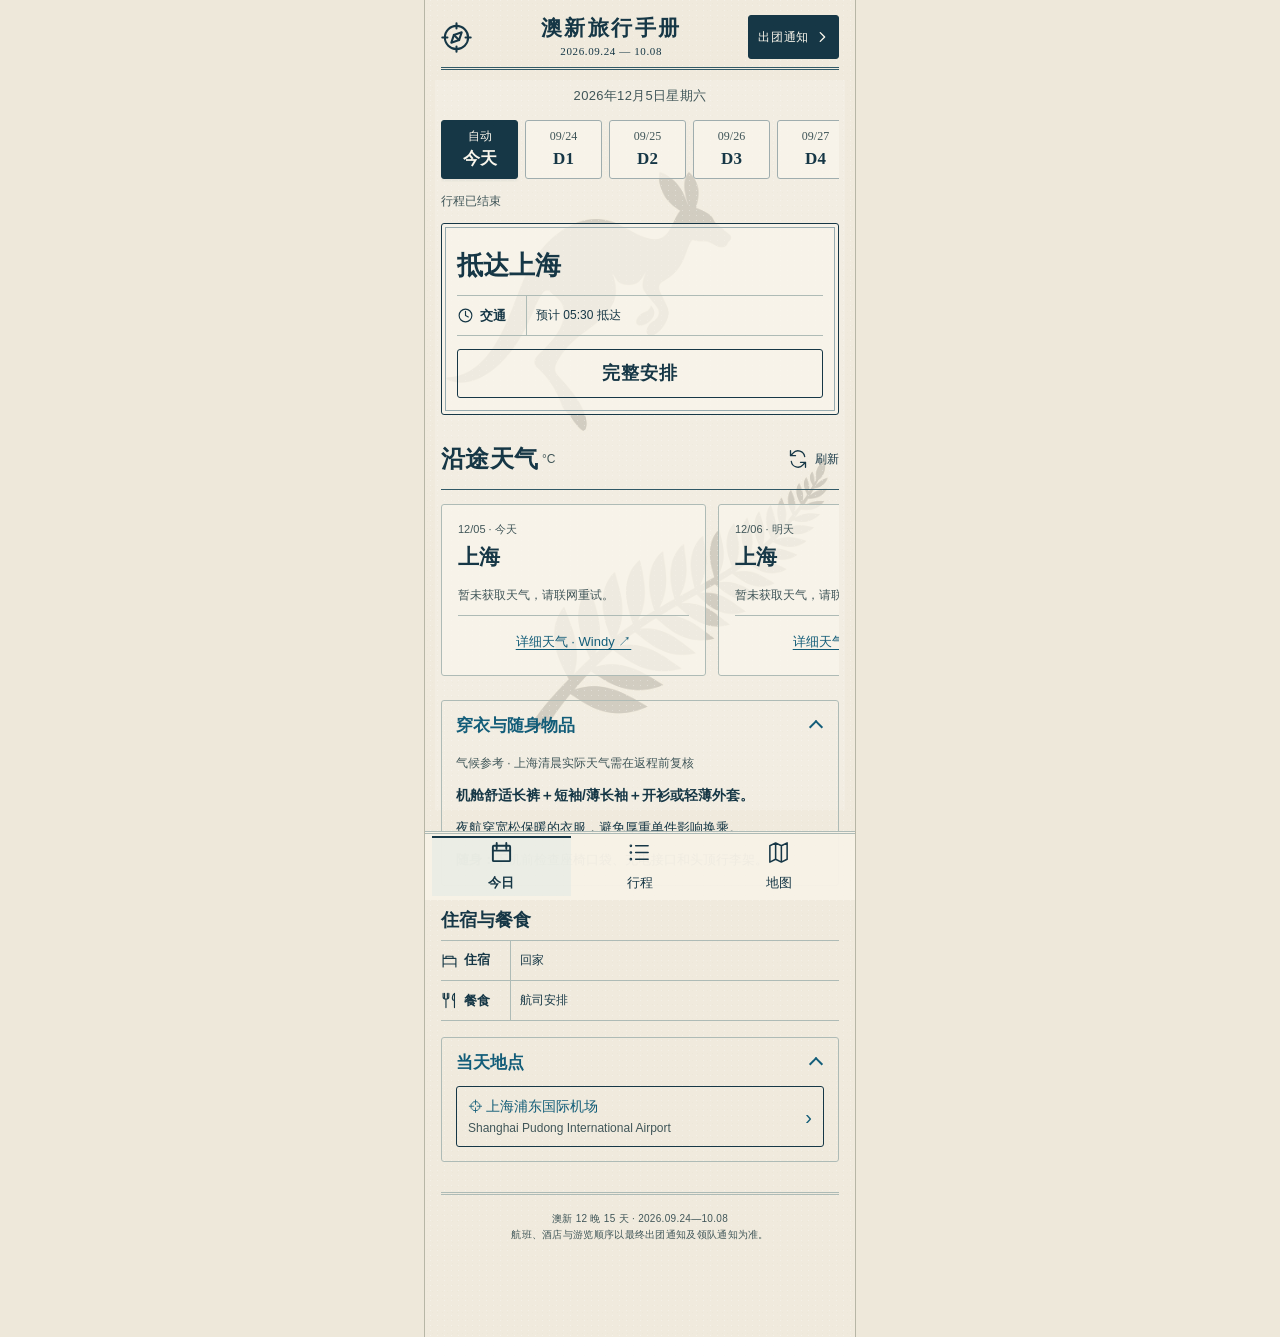
==== index.html @ 8268ff4e "fix(weather): 移除天气供应商跳转入口" ====
<!doctype html><html lang="zh-CN"><head><meta charset="utf-8"><meta name="viewport" content="width=device-width,initial-scale=1,viewport-fit=cover"><meta name="theme-color" content="#082f4d"><link rel="icon" href="data:,"><title>澳新旅行手册</title><link rel="stylesheet" href="assets/handbook.css?v=97ab05322d35"><link rel="stylesheet" href="assets/logbook.css?v=136822d05211"><link rel="stylesheet" href="assets/route-map.css?v=8a7339ca135c"><script src="assets/background.js?v=6b45fdc5c581" defer></script></head><body class="logbook"><div class="app"><main class="paper"><header class="logbook-masthead"><svg class="icon" viewBox="0 0 24 24" fill="none" stroke="currentColor" stroke-width="1.6" stroke-linecap="round" stroke-linejoin="round" aria-hidden="true"><circle cx="12" cy="12" r="9"/><path d="M12 1v4m0 14v4M1 12h4m14 0h4M8 16l2-6 6-2-2 6-6 2Z"/><path d="m10 10 4 4"/></svg><div><strong>澳新旅行手册</strong><span>2026.09.24 — 10.08</span></div><a class="notice-link" href="documents.html"><span>出团通知</span><svg class="notice-arrow" viewBox="0 0 16 16" fill="none" stroke="currentColor" stroke-width="1.6" stroke-linecap="round" stroke-linejoin="round" aria-hidden="true"><path d="m6 3 5 5-5 5"/></svg></a></header><section class="view" id="today" aria-labelledby="todayHeading">
  <div class="page-heading today-date-heading"><h1 id="todayHeading"></h1></div>
  <div id="dateRail" class="date-rail" role="group" aria-label="选择行程日期"></div><p id="todayDateNote" class="today-date-note" hidden></p>
  <article class="card today-card"><h2 id="todayTitle"></h2><div class="today-facts" id="todayEssentials"></div><p class="today-warning" id="todayWarning" hidden></p><div class="today-actions"><button class="primary-btn" id="todayDetail">景点与游览安排</button></div></article>
  <section class="weather-section" aria-labelledby="weatherHeading"><div class="section-title"><div class="weather-heading"><h2 id="weatherHeading">沿途天气</h2><span class="weather-unit" title="天气数据：Open-Meteo · CC BY 4.0">°C</span></div><button class="outline-btn" id="refreshWeather"><svg class="icon" viewBox="0 0 24 24" fill="none" stroke="currentColor" stroke-width="1.6" stroke-linecap="round" stroke-linejoin="round" aria-hidden="true"><path d="M20 9a8 8 0 0 0-14-4L3 8m0-6v6h6M4 15a8 8 0 0 0 14 4l3-3m0 6v-6h-6"/></svg>刷新</button></div><div id="weatherGrid" class="weather-grid" aria-live="polite"></div></section>
  <details class="card today-wear" open><summary>穿衣与随身物品</summary><div id="todayWear"></div></details>
  <section class="today-stay" aria-labelledby="stayHeading"><h2 id="stayHeading">住宿与餐食</h2><div class="today-facts" id="todayFacts"></div></section>
  <details id="todayPlacesList" class="card today-places" open><summary>当天地点</summary><div id="todayPlacesContent"></div></details>
</section>
<section id="itinerary" class="view" hidden><div id="timeline" class="timeline"></div></section><section class="view" hidden id="route-map" aria-label="路线图">
  <div class="route-map-toolbar" role="group" aria-label="地图视图">
    <button type="button" class="outline-btn" data-map-region="au" aria-label="澳大利亚" aria-pressed="false">澳大利亚</button>
    <button type="button" class="outline-btn" data-map-region="nz" aria-pressed="false">新西兰</button>
    <button type="button" class="outline-btn" id="fitRouteMap" data-map-region="all" aria-pressed="true">全程</button>
  </div>
  <div id="interactiveMap" class="interactive-map" role="region" aria-label="行程地图，可拖动和缩放" data-tile-url="https://tile.openstreetmap.org/{z}/{x}/{y}.png"></div>
  <div class="route-map-status" hidden><span id="routeMapStatus" role="status" aria-live="polite"></span><button type="button" class="outline-btn" id="retryRouteMap" hidden>重试</button></div>
  <p id="routeLocationStatus" class="route-location-status" role="status" aria-live="polite" hidden></p>
  <div class="route-map-key"><span><i class="flight-key"></i>航班</span><span><i></i>巴士</span><span><i class="daytrip-key"></i>当日往返</span></div>
  <p id="routeMapNote" class="route-map-note"></p>
  <p class="route-map-disclaimer">连线仅示意行程顺序，不代表实际道路或航线。</p>
  <details class="route-map-stop-list"><summary>沿途地点</summary><div id="routeMapStops" class="route-map-stops"></div></details>
</section><footer class="footer">澳新 12 晚 15 天 · 2026.09.24—10.08<br>航班、酒店与游览顺序以最终出团通知及领队通知为准。</footer></main></div><nav class="mobile-nav" aria-label="手机页面导航"><a href="#today" data-nav><svg class="icon" viewBox="0 0 24 24" fill="none" stroke="currentColor" stroke-width="1.6" stroke-linecap="round" stroke-linejoin="round" aria-hidden="true"><rect x="3" y="5" width="18" height="16" rx="1"/><path d="M7 2v6m10-6v6M3 10h18"/></svg><span>今日</span></a><a href="#itinerary" data-nav><svg class="icon" viewBox="0 0 24 24" fill="none" stroke="currentColor" stroke-width="1.6" stroke-linecap="round" stroke-linejoin="round" aria-hidden="true"><path d="M8 5h13M8 12h13M8 19h13"/><circle cx="3" cy="5" r=".6"/><circle cx="3" cy="12" r=".6"/><circle cx="3" cy="19" r=".6"/></svg><span>行程</span></a><a href="#route-map" data-nav><svg class="icon" viewBox="0 0 24 24" fill="none" stroke="currentColor" stroke-width="1.6" stroke-linecap="round" stroke-linejoin="round" aria-hidden="true"><path d="m3 5 6-3 6 3 6-3v17l-6 3-6-3-6 3V5Zm6-3v17m6-14v17"/></svg><span>地图</span></a></nav><div class="fallback-backdrop" id="modalBackdrop" hidden></div><dialog class="action-sheet" id="actionSheet" aria-labelledby="sheetTitle"><div class="sheet-layout"><div id="sheetHandle" class="sheet-handle" aria-hidden="true"></div><header class="sheet-heading"><div class="sheet-place-title"><h2 id="sheetTitle"></h2><p id="sheetEnglish" lang="en" hidden></p></div><button class="outline-btn" id="closeSheet" aria-label="关闭操作面板">关闭 ×</button></header><div id="sheetContent" class="sheet-content"></div><p id="sheetStatus" class="sheet-status" role="status"></p></div></dialog><div id="touchToast" class="touch-toast" role="status" aria-live="polite"></div><script src="assets/handbook-content.js?v=95167f88a5cd" defer></script>
<script src="assets/place-locations.js?v=473aa1af93e8" defer></script>
<script src="assets/route-map.js?v=bfb56c5fb21d" defer></script>
<script src="assets/handbook.js?v=56acae2e62c3" defer></script></body></html>
---- assets/handbook.css ----
:root{--navy:#082f4d;--ink:#17334c;--green:#47724e;--coral:#c95642;--paper:#f6f1e6;--paper2:#fffdf7;--line:#d2cebf;--muted:#66766d;--rail:112px;--soft:#eff3e9}
*{box-sizing:border-box}[hidden]{display:none!important}body{margin:0;color:var(--ink);background:#d9ddd8;font-family:-apple-system,BlinkMacSystemFont,"PingFang SC",sans-serif;line-height:1.6}button,input,select{font:inherit}button,a,summary,select{-webkit-tap-highlight-color:transparent}button,summary,select{cursor:pointer}a{color:var(--green);text-underline-offset:3px}button:focus-visible,a:focus-visible,summary:focus-visible,select:focus-visible{outline:3px solid var(--coral);outline-offset:3px}h1,h2,h3,h4{font-family:"Songti SC","STSong",Georgia,serif;line-height:1.3}h1{font-size:36px;margin:8px 0}h2{font-size:25px}p{margin:10px 0}.app{max-width:1440px;min-height:100vh;margin:auto;display:grid;grid-template-columns:var(--rail) minmax(0,1fr);background:var(--paper)}.sidebar{position:sticky;top:0;height:100vh;background:var(--navy);color:#f7f0dc;display:flex;flex-direction:column}.brand{padding:30px 12px;text-align:center;font-family:Georgia,serif;letter-spacing:.1em}.brand strong{display:block;font-size:28px}.nav a{display:grid;gap:3px;text-align:center;padding:17px 8px;color:inherit;text-decoration:none;font-size:13px;border-left:3px solid transparent}.nav a.active{background:#ffffff12;border-color:#d8b583}.nav b{font-size:20px}.paper{min-width:0;padding:30px 38px 44px;background-image:radial-gradient(#53654f0a .8px,transparent .8px);background-size:7px 7px}.view{max-width:1080px;margin:auto}.page-heading{display:flex;justify-content:space-between;align-items:center;gap:18px;margin:8px 0 24px}.eyebrow{font-size:11px;font-weight:700;letter-spacing:.16em;text-transform:uppercase;color:var(--green)}.muted{color:var(--muted);font-size:13px}.date-picker{font-size:12px;color:var(--muted);display:grid;gap:5px}.date-picker select{max-width:260px;min-height:44px;background:var(--paper2);color:var(--ink);border:1px solid var(--line);border-radius:8px;padding:8px}.card{background:var(--paper2);border:1px solid var(--line);border-radius:14px;box-shadow:0 4px 13px #1e2d2608}.today-card{padding:26px;border-top:3px solid var(--green)}.today-kicker{font-size:12px;font-weight:700;color:var(--green)}.today-card h2{font-size:31px;margin:12px 0}.today-card>p{font-size:15px;line-height:1.85}.today-facts{display:grid;grid-template-columns:repeat(3,minmax(0,1fr));gap:12px;padding:17px 0;border-top:1px solid var(--line);margin-top:18px;font-size:14px}.today-facts b,.detail-grid b{display:block;color:var(--muted);font-size:12px;margin-bottom:5px}.today-actions{display:flex;gap:20px;align-items:center;flex-wrap:wrap}.primary-btn,.outline-btn{min-height:44px;border-radius:8px;padding:9px 14px;font-size:13px;border:1px solid var(--line);background:var(--paper2);color:var(--ink)}.primary-btn{background:var(--green);color:var(--paper2);border-color:var(--green);font-weight:600}.text-link{font-size:13px;padding:8px 0}.next-event{border-top:1px dashed var(--line);margin:20px 0 0!important;padding-top:14px;font-size:12px!important;color:var(--muted)}.weather-section{margin-top:30px}.section-title{display:flex;justify-content:space-between;align-items:center;gap:12px;border-bottom:1px solid var(--line);padding-bottom:12px;margin-bottom:14px}.section-title h2{margin:4px 0}.section-title p{font-size:12px;color:var(--muted)}.weather-grid{display:grid;grid-template-columns:repeat(4,minmax(0,1fr));gap:12px}.weather-card{padding:16px;min-width:0}.weather-date{font-size:12px;color:var(--muted)}.weather-card h3{font-size:19px;margin:8px 0}.weather-temp{font-size:24px;font-weight:600;line-height:1.4;margin:12px 0 6px}.weather-meta,.weather-status{font-size:12px;color:var(--muted)}.weather-current{border-bottom:1px solid var(--line);padding-bottom:10px;margin-bottom:10px;font-size:14px}.weather-status{display:block;margin-top:12px;font-size:11px}.source-note{font-size:11px;color:var(--muted);line-height:1.65}.today-wear{margin-top:22px;padding:0 18px}.today-wear>summary{padding:16px 0;font-weight:600;font-size:14px}.today-wear p{font-size:14px}.timeline{display:grid;grid-template-columns:1fr 1fr;gap:12px}.day{overflow:hidden}.day-head{display:flex;align-items:center;gap:14px;width:100%;background:var(--paper2);color:var(--ink);text-align:left;border:0;padding:18px;min-height:100px}.day.current{border-color:var(--coral)}.day-pill{flex:0 0 44px;display:grid;place-items:center;background:var(--soft);color:var(--green);height:44px;border-radius:50%;font-weight:700;font-size:13px}.current .day-pill{color:var(--coral)}.day-title{display:block;font-size:16px;font-weight:600}.day-date{display:block;font-size:12px;color:var(--muted);margin-bottom:4px}.day .chev{margin-left:auto}.day-body{display:none}.hero{padding-bottom:20px}.hero h1{font-size:36px}.hero h1 em{font-style:normal;color:var(--coral);font-size:.65em}.subtitle{color:var(--green);font-size:19px}.route-summary{display:flex;gap:7px;flex-wrap:wrap;font-size:14px;margin:14px 0}.route-summary i{color:var(--coral);font-style:normal}.meta{display:flex;gap:12px;flex-wrap:wrap;color:var(--muted);font-size:13px}.map-card{overflow:hidden}.map-head{padding:16px;display:flex;justify-content:space-between;flex-wrap:wrap;gap:10px}.map-head h3{margin:0;font-size:20px}.legend,.line-key{display:flex;flex-wrap:wrap;gap:12px;font-size:12px}.legend span{display:flex;align-items:center;gap:5px}.stay,.visit,.transit{width:11px;height:11px;display:inline-block}.stay{background:var(--green);border-radius:50%}.visit{border:2px solid var(--coral);border-radius:50%}.transit{background:var(--ink)}.sequence{display:flex;align-items:center;gap:7px;white-space:nowrap;overflow:auto;margin:0 14px 14px;padding:12px;border:1px solid var(--line);border-radius:9px;font-size:12px}.sequence b{border-radius:50%;background:var(--green);color:var(--paper2);flex:0 0 23px;text-align:center}.sequence i{color:var(--coral);font-style:normal}.maps{display:grid;grid-template-columns:1fr 1fr;gap:14px;padding:0 14px 14px}.map-panel{min-width:0;border:1px solid var(--line);border-radius:10px;overflow:hidden;background:var(--paper2)}.map-panel h4{font-size:16px;padding:12px;margin:0}.map-panel h4 small{font:11px Arial;color:var(--muted)}.map-panel svg{width:100%;height:510px;display:block;background:#dcebed}.flight{fill:none;stroke:#d9624e;stroke-width:4;stroke-dasharray:9 10}.road{fill:none;stroke:#47724e;stroke-width:4}.daytrip{fill:none;stroke:#2f7f8d;stroke-width:3;stroke-dasharray:4 7}.ns{fill:#47724e;stroke:#fff;stroke-width:3}.nv{fill:#fffaf0;stroke:#d9624e;stroke-width:3}.nt{fill:#17334c;stroke:#fff;stroke-width:2}.num{font:bold 11px Arial;fill:#fff;text-anchor:middle;dominant-baseline:central}.letter{font:bold 10px Arial;fill:#17334c;text-anchor:middle;dominant-baseline:central}.label{font:bold 13px Arial;fill:#17334c;paint-order:stroke;stroke:#f7f3e8;stroke-width:5;stroke-linejoin:round}.map-note{font-size:12px;padding:10px;color:var(--muted)}.line-key{padding:0 14px 14px}.booking-grid{display:grid;grid-template-columns:1fr 1fr;gap:20px}.mini-section{padding:20px}.mini-title{font-weight:700;display:flex;justify-content:space-between;margin-bottom:14px}.mini-title small{font-size:11px;color:var(--muted)}.compact-list{display:grid;gap:14px;font-size:14px}.compact-row{display:grid;grid-template-columns:48px minmax(0,1fr) auto;gap:10px;border-top:1px solid var(--line);padding-top:12px}.compact-row b,.hotel-row b{color:var(--green)}.compact-row>span:last-child{font-size:12px;text-align:right}.hotel-row{display:grid;grid-template-columns:90px 1fr;gap:12px;border-top:1px solid var(--line);padding-top:12px}.tips{display:grid;grid-template-columns:repeat(3,1fr);gap:14px}.tip{padding:18px}.tip-icon{font-size:24px}.tip h3{font-size:18px;margin:8px 0}.tip p{font-size:14px;color:var(--muted)}.quick-actions{display:flex;flex-wrap:wrap;gap:12px;margin:24px 0}.footer{max-width:1080px;margin:30px auto 0;padding-top:16px;border-top:1px solid var(--line);font-size:11px;color:var(--muted)}.mobile-nav{display:none}.wiki-link{font-size:12px;display:inline-block;min-height:36px;padding:7px 0}.place{display:inline-block;border:1px solid var(--line);border-radius:8px;padding:10px;font-size:12px;text-decoration:none;margin:3px}.places{margin-top:12px}.flight-link{white-space:nowrap}.detail-dialog{width:min(860px,calc(100% - 40px));height:min(880px,90dvh);max-height:95dvh;border:1px solid var(--line);padding:0;border-radius:16px;background:var(--paper);color:var(--ink);overflow:hidden}.detail-dialog::backdrop{background:#08233299;backdrop-filter:blur(3px)}.dialog-layout{display:flex;flex-direction:column;height:100%}.dialog-header{padding:16px 22px;border-bottom:1px solid var(--line);background:var(--paper2);display:flex;align-items:center;justify-content:space-between;gap:12px}.dialog-header h2{font-size:21px;margin:4px 0}.dialog-content{overflow:auto;padding:22px;overscroll-behavior:contain;flex:1;min-height:0}.dialog-footer{padding:10px 22px;border-top:1px solid var(--line);display:flex;justify-content:space-between;gap:12px;background:var(--paper2)}button:disabled{opacity:.45;cursor:default}.story{font-size:15px;line-height:1.9}.wear-guide{padding:16px;background:var(--soft);border:1px solid var(--line);border-radius:10px;margin:18px 0}.wear-head h4{margin:0 0 6px;font-size:16px}.wear-weather{font-size:12px;color:var(--muted)}.wear-formula{font-weight:600;margin-top:8px}.wear-note,.wear-carry{font-size:13px;margin-top:8px}.detail-grid{display:grid;grid-template-columns:1fr 1fr;gap:14px;border-top:1px solid var(--line);padding-top:16px;margin:18px 0;font-size:14px}.attractions-title{font-weight:700;margin:24px 0 12px}.attraction-list{display:grid;gap:12px}.attraction{border:1px solid var(--line);border-radius:10px;background:var(--paper2);padding:0 16px}.attraction>summary{display:flex;align-items:center;gap:10px;padding:15px 0;list-style:none;font-size:16px;font-weight:600}.attraction>summary::after{content:'＋';margin-left:auto;color:var(--green)}.attraction[open]>summary::after{content:'−'}.attraction-no{font:12px Arial;color:var(--green)}.deep-guide{padding-bottom:16px;font-size:14px}.guide-line{margin-bottom:12px}.guide-line b,.guide-line span{display:block}.guide-line b{font-size:12px;color:var(--green);margin-bottom:5px}.guide-line span+span{margin-top:8px}.mini-guide{border-top:1px dashed var(--line);padding-top:6px}.mini-guide summary{min-height:44px;display:flex;align-items:center;font-size:13px;color:var(--muted)}.mini-guide p{font-size:13px}.warning{border-left:3px solid var(--coral);background:#fff0e8;padding:12px;color:#774e42;font-size:13px;margin-top:16px}body.dialog-open{overflow:hidden}
.paper{padding:24px}.weather-grid{grid-template-columns:1fr 1fr}.tips{grid-template-columns:1fr 1fr}.booking-grid{grid-template-columns:1fr}.maps{grid-template-columns:1fr}
.app{display:block}.sidebar{display:none}.paper{padding:20px 18px calc(90px + env(safe-area-inset-bottom))}.mobile-nav{position:fixed;z-index:40;bottom:0;left:0;right:0;display:grid;grid-template-columns:repeat(5,1fr);background:#fffdf7f5;border-top:1px solid var(--line);padding:5px 8px calc(5px + env(safe-area-inset-bottom));backdrop-filter:blur(14px)}.mobile-nav a{display:grid;place-items:center;gap:2px;text-decoration:none;color:var(--muted);font-size:11px;min-height:54px;border-radius:9px}.mobile-nav b{font-size:19px}.mobile-nav a.active{color:var(--green);background:var(--soft);font-weight:700}
h1{font-size:29px}.page-heading{align-items:flex-start;flex-direction:column;gap:10px;margin:4px 0 20px}.date-picker{display:flex;align-items:center;gap:10px;width:100%}.date-picker select{flex:1;min-width:0;max-width:none;font-size:14px}.today-card{padding:19px}.today-card h2{font-size:25px}.today-facts{grid-template-columns:1fr;gap:13px}.today-facts>div{display:grid;grid-template-columns:68px 1fr;gap:8px}.today-facts b{margin:0}.today-actions{gap:12px}.weather-grid{gap:10px}.weather-card{padding:13px}.weather-temp{font-size:22px}.timeline{grid-template-columns:1fr}.day-head{padding:15px;min-height:94px}.tips{grid-template-columns:1fr}.section-title h2{font-size:24px}.section-title p{display:none}.hero h1{font-size:31px}.map-panel svg{height:460px}.legend,.line-key{font-size:11px}.mini-section{padding:16px}.compact-list{font-size:13px}.compact-row{gap:7px;grid-template-columns:42px minmax(0,1fr) auto}.hotel-row{grid-template-columns:78px 1fr}.detail-dialog{width:100%;height:100dvh;max-width:100%;max-height:100dvh;margin:0;border:0;border-radius:0}.dialog-header{padding:calc(12px + env(safe-area-inset-top)) 16px 12px}.dialog-header h2{font-size:19px}.dialog-header .outline-btn{flex-shrink:0}.dialog-content{padding:16px}.dialog-footer{padding:10px 16px calc(10px + env(safe-area-inset-bottom))}.detail-grid{grid-template-columns:1fr}.story{font-size:15px}.footer{font-size:10px}
@media(prefers-reduced-motion:reduce){*{scroll-behavior:auto!important}}
@media print{.sidebar,.mobile-nav,.quick-actions,.date-picker,.today-actions,.dialog-header button,.dialog-footer{display:none!important}.app{display:block}.paper{padding:0}.view[hidden]{display:block!important}.view{break-before:page}.day-body{display:block}.day-head{border-bottom:1px solid #aaa}.timeline{display:block}.day{break-before:page}.map-panel svg{height:380px}.footer{display:none}.detail-dialog{position:static;width:100%;height:auto;max-height:none}.dialog-content{overflow:visible}.attraction .deep-guide{display:block}.weather-grid{grid-template-columns:repeat(4,1fr)}}
button,a,summary{touch-action:manipulation}button{user-select:none}button:active,.outline-btn:active,.date-chip:active,.day-head:active,.place-button:active{filter:brightness(.92)}.outline-btn,.primary-btn{min-height:48px;display:inline-flex;align-items:center;justify-content:center;text-decoration:none}.wiki-link{min-height:44px;display:inline-flex;align-items:center}.date-rail{display:flex;gap:9px;overflow-x:auto;scroll-snap-type:x proximity;overscroll-behavior-x:contain;padding:4px 2px 12px;margin:0 0 12px;scrollbar-width:thin;-webkit-overflow-scrolling:touch}.date-chip{flex:0 0 70px;min-height:68px;padding:9px 8px;border:1px solid var(--line);border-radius:13px;background:var(--paper2);color:var(--ink);display:grid;gap:3px;place-items:center;scroll-snap-align:center}.date-chip span{font-size:12px;color:var(--muted)}.date-chip strong{font-size:17px}.date-chip[aria-pressed=true]{background:var(--green);border-color:var(--green);color:var(--paper2)}.date-chip[aria-pressed=true] span{color:inherit}.date-chip.is-today{box-shadow:inset 0 -3px var(--coral)}.today-actions{display:grid;grid-template-columns:1fr 1fr;gap:10px}.today-actions .primary-btn{grid-column:1/-1}.today-actions .text-link{grid-column:1/-1;text-align:center}.today-actions button{width:100%}.dialog-content{touch-action:pan-y pinch-zoom;-webkit-overflow-scrolling:touch}.dialog-header h2{font-size:19px}.dialog-footer{align-items:center}.dialog-footer .outline-btn{min-width:70px;padding:8px 10px}.dialog-counter{font-size:12px;color:var(--muted);text-align:center}.dialog-counter .outline-btn{min-width:0;font-size:12px}.places{display:grid;gap:8px}.places-label{font-size:14px;font-weight:600;margin-top:22px}.place-button{display:flex;align-items:center;justify-content:space-between;text-align:left;gap:12px;min-height:52px;width:100%;margin:0;background:var(--paper2);color:var(--ink);padding:12px;font-size:14px;line-height:1.5;overflow-wrap:anywhere}.place-button>span:last-child{font-size:24px;color:var(--green);flex-shrink:0}.weather-detail-link{display:flex;align-items:center;justify-content:center;margin-top:10px;min-height:44px;font-size:13px;border-top:1px solid var(--line);text-decoration:none}.weather-card{display:flex;flex-direction:column}.weather-detail-link{margin-top:auto;padding-top:10px}.weather-status{margin-bottom:12px}.weather-grid{align-items:stretch}.action-sheet{position:fixed;inset:auto 0 0;width:min(560px,100%);max-width:100%;max-height:88vh;max-height:88dvh;margin:0 auto;padding:0;border:1px solid var(--line);border-radius:22px 22px 0 0;background:var(--paper2);color:var(--ink);overflow:hidden}.action-sheet::backdrop{background:#08233288;backdrop-filter:blur(2px)}.sheet-layout{display:flex;flex-direction:column;max-height:88vh;max-height:88dvh}.sheet-handle{height:24px;display:grid;place-items:center;flex-shrink:0;touch-action:none}.sheet-handle::before{content:'';width:38px;height:4px;background:var(--line);border-radius:4px}.sheet-heading{display:flex;align-items:center;justify-content:space-between;gap:12px;padding:0 18px 12px;flex-shrink:0;border-bottom:1px solid var(--line)}.sheet-heading h2{font-size:21px;margin:0}.sheet-content{padding:8px 18px 16px;overflow:auto;overscroll-behavior:contain;-webkit-overflow-scrolling:touch;min-height:0}.sheet-status{margin:0;padding:0 18px calc(14px + env(safe-area-inset-bottom));font-size:13px;color:var(--green)}.sheet-content .place-name{font-size:17px;font-weight:600;overflow-wrap:anywhere}.provider-list{display:grid;gap:10px;margin:18px 0}.provider-row{border:1px solid var(--line);padding:13px;border-radius:12px}.provider-row>strong{font-size:15px;display:block;margin-bottom:9px}.provider-row>div{display:flex;gap:8px}.provider-row a{flex:1;min-height:48px}.copy-label{display:block;font-size:12px;color:var(--muted);margin:18px 0 8px}.sheet-content textarea{width:100%;resize:none;min-height:70px;border-radius:10px;padding:12px;background:var(--paper);color:var(--ink);border:1px solid var(--line);font-size:16px;line-height:1.6;user-select:text;-webkit-user-select:text}.sheet-copy{width:100%;margin-top:10px}.touch-toast{position:fixed;z-index:150;bottom:calc(90px + env(safe-area-inset-bottom));left:50%;transform:translateX(-50%);background:var(--ink);color:var(--paper);border-radius:10px;padding:10px 18px;font-size:14px;pointer-events:none;opacity:0;max-width:90%;text-align:center}.touch-toast.visible{opacity:1}dialog .touch-toast{position:static;transform:none}.fallback-backdrop{position:fixed;inset:0;z-index:70;background:#08233299}.fallback-dialog{position:fixed;z-index:80;inset:0;margin:auto}.action-sheet.fallback-dialog{z-index:100;inset:auto 0 0;margin:0 auto}.detail-dialog{height:90vh;height:90dvh}
.paper{padding-top:16px}.page-heading{margin-top:0;margin-bottom:12px}.page-heading h1{font-size:28px}.page-heading .eyebrow{font-size:10px}.page-heading .muted{margin:5px 0}.weather-grid{display:flex;overflow-x:auto;scroll-snap-type:x mandatory;overscroll-behavior-x:contain;gap:12px;padding:2px 2px 12px;-webkit-overflow-scrolling:touch}.weather-card{flex:0 0 min(76vw,285px);scroll-snap-align:start;padding:16px}.weather-card h3{font-size:20px;margin:5px 0}.weather-current{font-size:15px}.weather-temp{font-size:27px;margin:9px 0}.today-card{padding:18px}.today-card h2{font-size:24px}.today-card>p{font-size:14px;line-height:1.7}.today-facts{padding:12px 0;margin-top:12px;gap:10px}.today-actions .text-link{display:none}.next-event{padding-top:10px;margin-top:14px!important}.mobile-nav a{min-height:56px}.day-head{min-height:96px}.day-title{font-size:16px}.day-head .chev{padding-left:5px}.detail-dialog{height:100vh;height:100dvh;max-height:100vh;max-height:100dvh}.dialog-header{padding:calc(10px + env(safe-area-inset-top)) 16px 10px}.dialog-footer{padding-bottom:calc(10px + env(safe-area-inset-bottom))}.dialog-footer #closeDayBottom{font-weight:600}.primary-btn{min-height:50px}
@media(prefers-reduced-motion:no-preference){.action-sheet[open]{animation:sheet-up .18s ease-out}.day-head,.outline-btn,.date-chip{transition:background .12s,filter .12s}@keyframes sheet-up{from{opacity:0;translate:0 24px}to{opacity:1;translate:0 0}}}
@media print{.date-rail,.action-sheet,.fallback-backdrop,.touch-toast{display:none!important}.weather-grid{display:grid;overflow:visible}.place-button{border:0}.today-actions{display:none!important}}
.dialog-footer{display:grid;grid-template-columns:1fr auto .8fr 1fr;gap:6px}.dialog-footer .outline-btn{min-width:0;width:100%;padding:8px 6px;font-size:12px}.dialog-counter{min-width:42px}
dialog:not([open]){display:none}dialog[open].fallback-dialog{display:block}.action-sheet{width:100%;max-width:560px}.weather-card{flex:0 0 76vw;max-width:285px}.paper{padding:16px 18px 90px;padding-bottom:calc(90px + env(safe-area-inset-bottom))}
.dialog-counter{min-width:48px}#confirmed .flight-link{display:inline-flex;align-items:center;min-height:44px}
.document-entry{display:flex;align-items:center;gap:13px;padding:18px;margin:0 0 20px;color:var(--ink);text-decoration:none;min-height:90px}.document-entry strong,.document-entry small{display:block}.document-entry strong{font-size:16px}.document-entry small{font-size:12px;color:var(--muted);margin-top:4px}.document-entry-icon{font-size:27px;color:var(--green)}.document-entry>span:last-child{margin-left:auto;font-size:24px}.document-inline{display:flex;align-items:center;padding:12px 0;min-height:48px;margin-bottom:12px;font-size:13px}
.flight-sources{font-size:12px;color:var(--muted);margin-bottom:18px}.flight-sources summary{min-height:44px;display:flex;align-items:center}.flight-sources>div{display:flex;flex-wrap:wrap;gap:8px}.flight-sources a{display:inline-flex;align-items:center;min-height:44px;padding:8px;border:1px solid var(--line);border-radius:7px}
---- assets/logbook.css ----
:root{
  --navy:#163746;--ink:#163746;--green:#315967;--coral:#853e30;
  --paper:#f7f2e7;--paper2:#faf6ec;--card:#faf6ec;--line:#aebbb6;
  --muted:#405659;--soft:#e6eeee;--sea:#537c80;
  --page-wash:rgba(247,242,231,.24);--surface-wash:rgba(250,246,236,.72);
  --link-ink:#135d79;--link-fill:var(--navy);--link-line:var(--navy);--link-active:#ccdee3;
  --log-serif:"Songti SC","STSong","Noto Serif CJK SC",Georgia,serif;
}
body.logbook{background:#eee8da;color:var(--ink);-webkit-font-smoothing:antialiased;min-height:100vh;isolation:isolate}
body.logbook::before{content:'';position:fixed;inset:80px 12px auto;height:var(--background-height,calc(100vh - 170px));height:var(--background-height,calc(100svh - 170px));z-index:-1;pointer-events:none;background:url('aunz-background-portrait.png?v=d4baba12e55f') center / contain no-repeat;mix-blend-mode:multiply;filter:sepia(.45) saturate(.45);opacity:.19}
.logbook .app{max-width:1200px;box-shadow:0 0 0 1px #b7b6a6}
.logbook .paper,.logbook-documents .catalog{background-color:transparent;background-image:radial-gradient(#766b4b0c .5px,transparent .7px),radial-gradient(#ffffff66 .5px,transparent .8px);background-size:5px 7px,7px 5px;background-position:0 0,2px 3px}
.logbook .paper{padding-top:20px}.logbook .view,.logbook .footer{max-width:850px}
.logbook h1,.logbook h2,.logbook h3,.logbook h4{font-family:var(--log-serif)}
.logbook .icon{display:inline-block;width:20px;height:20px;flex:0 0 20px;vertical-align:middle}
.logbook .logbook-masthead{max-width:850px;margin:0 auto 23px;display:grid;grid-template-columns:38px 1fr 38px;align-items:center;gap:10px;border-bottom:3px double var(--green);padding:0 0 12px;color:var(--ink)}
.logbook-masthead>.icon{width:36px;height:36px}.logbook-masthead>div{text-align:center}.logbook-masthead strong{font:700 24px/1.35 var(--log-serif);letter-spacing:.12em;display:block}.logbook-masthead span{display:block;font:13px/1.5 Georgia,serif;letter-spacing:.055em;margin-top:3px}.logbook-masthead .masthead-end{font-size:20px;text-align:right;letter-spacing:.12em}
.logbook .brand{display:flex;flex-direction:column;align-items:center;gap:8px;padding:30px 12px;border-bottom:1px solid #ffffff26}.brand>.icon{width:40px;height:40px}.logbook .brand strong{font:700 27px var(--log-serif)}.brand>span{font:15px var(--log-serif)}.brand small{font:11px Georgia,serif;letter-spacing:.08em;color:#ded7c2}
.logbook .nav a{border-left-width:2px;min-height:85px;display:flex;flex-direction:column;align-items:center;justify-content:center;gap:7px}.logbook .nav a.active{border-color:#d1b78b}.nav .icon{width:24px;height:24px}
.logbook .page-heading{display:block;text-align:center;margin:0 0 17px}.logbook .page-heading h1{font-size:29px;letter-spacing:.035em;margin:0 0 8px}.logbook .page-heading .muted{font-size:13px;margin:0;letter-spacing:.025em}.logbook .page-heading>div{width:100%}
.logbook .date-rail{gap:7px;margin:0 0 15px;padding:2px 0 5px}.logbook .date-chip{border:1px solid #9fadae;border-radius:3px;min-height:55px;flex-basis:77px;padding:6px 10px;background:transparent;gap:0}.date-chip strong{font-family:var(--log-serif);font-size:17px}.date-chip span{font:12px/1.5 Georgia,var(--log-serif)}.logbook .date-chip[aria-pressed=true]{background:var(--ink);border-color:var(--ink);color:var(--paper2);box-shadow:0 2px 3px #16374610}.logbook .date-chip.is-today{box-shadow:inset 0 -2px var(--coral)}.logbook .date-chip[aria-pressed=true] span{color:var(--paper2)}
.logbook .card{border-radius:3px;box-shadow:none;background:var(--paper2)}
.logbook .today-card{padding:19px 17px 7px;border:1px solid var(--ink);outline:1px solid #97abaf;outline-offset:-5px;background:transparent;position:relative}
.logbook .today-card h2{font-size:27px;margin:7px 0 11px;line-height:1.35}.logbook .today-card>#todaySummary{font-size:14px;line-height:1.8;margin:0 0 13px}.logbook .today-facts{border-top:1px solid var(--line);padding:0;display:block;margin:12px 0 13px}.logbook .today-facts>div{display:grid;grid-template-columns:75px minmax(0,1fr);gap:0;border-bottom:1px solid var(--line);align-items:stretch;font-size:13px}.logbook .today-facts b{display:flex;align-items:center;gap:8px;color:var(--ink);padding:10px 8px 10px 0;border-right:1px solid var(--line);font:600 14px var(--log-serif);margin:0}.logbook .today-facts>div>span{padding:10px 0 10px 11px;line-height:1.6}.today-facts .icon{width:18px;height:18px;flex-basis:18px}
.logbook .primary-btn,.logbook .outline-btn,.logbook .button,.logbook .primary{border-radius:3px;min-height:48px;box-shadow:none;font-weight:500}.logbook .primary-btn,.logbook .primary{background:transparent;border-color:var(--ink);color:var(--ink)}.logbook .primary-btn{font-family:var(--log-serif);font-size:18px;font-weight:600;letter-spacing:.06em}.logbook .outline-btn{border-color:#859a9e;background:transparent;color:var(--ink);gap:7px}.logbook .today-actions{gap:9px}.logbook .today-actions>.outline-btn{font-size:14px;font-family:var(--log-serif);font-weight:600}.logbook .today-actions>.primary-btn{min-height:48px}
.logbook .next-event{border:0;margin:8px 0 0!important;padding:0;font-size:12px!important}.logbook .next-event>summary{display:flex;align-items:center;gap:8px;min-height:43px;cursor:pointer;list-style:none;color:var(--ink);font-size:12px}.logbook .next-event>summary::-webkit-details-marker{display:none}.next-event>summary .icon{width:16px;height:16px;flex-basis:16px}.next-event>summary .icon:last-child{margin-left:auto;width:13px;height:13px;flex-basis:13px}.next-event[open]>summary .icon:last-child{transform:rotate(90deg)}.next-event>p{font-size:12px;line-height:1.8;margin:0 0 8px;padding-left:24px;color:var(--muted)}
.logbook .section-title{border-bottom:1px solid var(--green);padding-bottom:8px;margin-bottom:12px}.logbook .section-title h2{font-size:24px;letter-spacing:.02em}.logbook .section-title .outline-btn{border:0;min-height:44px;padding-right:0;font-size:12px}.logbook .weather-section{margin-top:22px}.logbook .weather-card{border:1px solid var(--line);background:transparent;border-radius:3px}.logbook .weather-card h3{font-size:21px}.logbook .weather-temp{font:600 27px/1.4 Georgia,serif}.logbook .weather-date{font-size:11px}.logbook .weather-current{font-size:14px}.logbook .weather-status{font-size:11px;line-height:1.65}.logbook .source-note{font-size:11px;line-height:1.7}.logbook .today-wear{border-radius:3px;background:transparent}.logbook .today-wear>summary{font-family:var(--log-serif);font-size:16px}
.logbook .timeline{display:block;border-top:1px solid var(--line)}.logbook .day.card{border:0;border-bottom:1px solid var(--line);border-radius:0;background:transparent;overflow:visible}.logbook .day-head{position:relative;min-height:95px;padding:17px 0;background:transparent;gap:0}.logbook .day-index{position:relative;flex:0 0 62px;text-align:left;align-self:stretch;display:flex;flex-direction:column;justify-content:center;gap:3px;padding-left:9px}.logbook .day-index::after{content:'';position:absolute;top:-18px;bottom:-18px;right:0;width:1px;background:var(--line)}.logbook .day-index::before{content:'';position:absolute;z-index:1;width:7px;height:7px;border-radius:50%;background:var(--ink);right:-3px;top:50%;margin-top:-3px;outline:3px solid var(--paper)}.day-index b{font:700 22px/1.2 var(--log-serif)}.day-index small{font:12px/1.4 Georgia,serif}.logbook .day-copy{min-width:0;padding:0 13px 0 20px;flex:1}.logbook .day-title{font:700 18px/1.45 var(--log-serif)}.logbook .day-caption{display:block;font-size:12px;line-height:1.7;color:var(--muted);margin-top:5px}.logbook .day-head>.icon{width:17px;height:17px;flex-basis:17px;margin-right:4px}.logbook .day.current .day-index{color:var(--coral)}.logbook .day.current .day-index::before{background:var(--coral)}.logbook .day.current .day-title{color:var(--coral)}
.logbook .hero{text-align:center}.logbook .hero h1{font-size:29px}.logbook .hero h1 em{font-size:.7em}.logbook .route-summary{justify-content:center}.logbook .meta{justify-content:center;font-size:12px}.logbook .map-head h3{font-size:20px}.logbook .map-panel,.logbook .sequence{border-radius:3px}.logbook .map-card{border-color:var(--green)}.logbook .map-panel svg{background:#dcebed}.logbook .line-key{font-size:11px}.logbook .compact-row,.logbook .hotel-row{line-height:1.7}.logbook .mini-title{font-family:var(--log-serif);font-size:19px}.logbook .mini-section{background:transparent;border-color:var(--green)}.logbook .mini-section.card{border-radius:3px}.logbook .document-inline{font-size:13px;border-bottom:1px dashed var(--line)}.logbook .flight-sources summary{font-size:12px}.logbook .flight-sources a{border-radius:3px}
.logbook .tips{gap:0;grid-template-columns:1fr 1fr;border-top:1px solid var(--line)}.logbook .tip{border:0;border-bottom:1px solid var(--line);border-radius:0;background:transparent;padding:18px 10px}.logbook .tip-icon{display:none}.logbook .tip h3{font-size:20px;margin:0 0 9px}.logbook .tip p{font-size:14px;line-height:1.8}.logbook .document-entry{border-radius:3px;border:1px solid var(--green);outline:1px solid var(--line);outline-offset:-5px;background:transparent;margin-top:18px}.logbook .document-entry-icon>.icon{width:29px;height:29px}.logbook .document-entry strong{font-family:var(--log-serif);font-size:19px}.logbook .document-entry small{font-size:12px}.logbook .footer{text-align:center;border-top:3px double var(--line);font-size:10px;letter-spacing:.03em}
.logbook .detail-dialog{border-radius:3px;background:var(--paper)}.logbook .dialog-header{background:var(--paper);border-bottom:3px double var(--green);align-items:flex-start}.logbook #dialogDate{font-family:Georgia,var(--log-serif);font-size:13px;letter-spacing:.035em;color:var(--ink)}.logbook .dialog-header h2{font-size:23px;line-height:1.4}.logbook .dialog-header>.outline-btn{min-height:44px;border:0;padding:0 4px;font-size:13px}.logbook .dialog-content{padding:18px 20px}.logbook .story{font-size:15px;line-height:1.85}.logbook .story>p:first-child{margin:0 0 18px}.logbook .detail-grid{border:1px solid var(--line);border-radius:2px;gap:0;padding:0;font-size:14px}.logbook .detail-grid>div{display:grid;grid-template-columns:65px minmax(0,1fr);align-items:center;border-bottom:1px solid var(--line);padding:9px 12px;gap:10px}.logbook .detail-grid>div:last-child{border-bottom:0}.logbook .detail-grid b{margin:0;font-size:12px;color:var(--muted)}.logbook .wear-guide{background:transparent;color:var(--ink);border:0;border-radius:3px;padding:16px;margin:20px 0}.logbook .wear-head h4{font-size:18px}.logbook .wear-formula{font-size:14px;line-height:1.8}.logbook .wear-note,.logbook .wear-carry{font-size:13px;line-height:1.8}.logbook .attractions-title{font-family:var(--log-serif);font-size:18px;margin:23px 0 12px}.logbook .attraction-list{gap:12px}.logbook .attraction{border-radius:2px;border:1px solid var(--line);border-top:1px solid var(--green);background:transparent;padding:0 14px}.logbook .attraction>summary{font-family:var(--log-serif);font-size:18px;min-height:60px;padding:13px 0}.logbook .attraction-no{font-family:Georgia,serif;font-size:12px}.logbook .deep-guide{font-size:14px;line-height:1.9}.logbook .guide-line b{font-family:var(--log-serif);font-size:15px;margin-bottom:6px}.logbook .mini-guide p{font-size:13px}.logbook .wiki-link{font-size:13px}.logbook .place-button{border-radius:3px;background:transparent;min-height:52px}.logbook .warning{background:#f0e4d8;border-left-width:2px}.logbook .dialog-footer{background:var(--paper);border-top:3px double var(--line)}.logbook .dialog-footer .outline-btn{border:0;border-radius:0;font-family:var(--log-serif);font-size:14px}.logbook .dialog-footer .icon{width:14px;height:14px;flex-basis:14px}.logbook .dialog-counter{border-left:1px solid var(--line);border-right:1px solid var(--line);padding:0 8px}.logbook .dialog-counter .outline-btn{font-size:13px}
.logbook .action-sheet{border-radius:12px 12px 0 0;background:var(--paper)}.logbook .sheet-heading{border-bottom:3px double var(--line)}.logbook .sheet-heading h2{font-size:22px}.logbook .provider-row{border-radius:3px;background:transparent}.logbook .sheet-content textarea{border-radius:3px;background:var(--paper2)}
.logbook .mobile-nav{background:var(--paper);border-top:3px double var(--line);box-shadow:none;backdrop-filter:none}.logbook .mobile-nav a{font-family:var(--log-serif);font-size:13px;color:var(--ink);border-radius:0;gap:4px;min-height:58px}.logbook .mobile-nav a>.icon{width:23px;height:23px}.logbook .mobile-nav a.active{color:var(--ink);background:#dae5e366;border-top:2px solid var(--ink);margin-top:-2px}.logbook .mobile-nav a.active>.icon{stroke-width:2}
.logbook-documents .catalog{max-width:820px;min-height:100vh}.logbook-documents .catalog-header{border-bottom:3px double var(--green);padding-bottom:10px;margin-bottom:22px}.logbook-documents .document-heading{display:flex;align-items:center;gap:14px}.document-heading>.icon{width:33px;height:33px}.logbook-documents h1{font-size:31px}.logbook-documents .topic-grid{gap:10px}.logbook-documents .topic-link{border-radius:3px;background:transparent;border:1px solid var(--line);border-top:1px solid var(--green);padding:14px}.logbook-documents .topic-link strong{font-family:var(--log-serif);font-size:18px}.logbook-documents .page-list{border-top:1px solid var(--line);gap:0}.logbook-documents .page-link{border:0;border-bottom:1px solid var(--line);border-radius:0;background:transparent;padding:15px 0}.logbook-documents .page-link h3{font-size:18px}.logbook-documents .search-row input,.logbook-documents .resume{border-radius:3px}.logbook-documents .resume{background:transparent;border-style:dashed}.logbook-documents .source-note{font-size:12px}.logbook-documents .reader-header{border-bottom:3px double var(--green)}.logbook-documents .reader-footer{border-top:3px double var(--line)}.logbook-documents .mode-toggle,.logbook-documents .mode-toggle button,.logbook-documents .page-picker select{border-radius:3px}.logbook-documents .text-viewport{background:var(--paper2)}.logbook-documents .page-canvas{background:white}
.logbook .paper{padding:15px 16px calc(94px + env(safe-area-inset-bottom))}.logbook .weather-grid{padding-bottom:10px}.logbook .weather-card{flex-basis:76vw;max-width:265px}.logbook .logbook-masthead{margin-bottom:18px;padding-bottom:10px}.logbook .mobile-nav{padding:4px 7px calc(4px + env(safe-area-inset-bottom))}
.logbook .page-heading{margin-bottom:13px}.logbook .page-heading h1{font-size:28px}.logbook-masthead strong{font-size:22px}.logbook-masthead span{font-size:12px}.logbook-masthead>.icon{width:31px;height:31px}.logbook .logbook-masthead{grid-template-columns:33px 1fr 33px;gap:5px}.logbook .today-card h2{font-size:26px}.logbook .today-card{padding:17px 15px 6px}.logbook .today-card>#todaySummary{font-size:14px}.logbook .today-facts>div{grid-template-columns:70px minmax(0,1fr);font-size:12px}.logbook .today-facts b{font-size:13px;gap:6px}.logbook .today-facts>div>span{padding-left:9px}.logbook .today-facts .icon{width:17px;height:17px;flex-basis:17px}.logbook .tips{grid-template-columns:1fr}.logbook .detail-dialog{border-radius:0}.logbook .dialog-content{padding:16px}.logbook .dialog-header{padding:calc(12px + env(safe-area-inset-top)) 16px 10px}.logbook .dialog-header h2{font-size:22px}.logbook .dialog-footer{gap:3px;padding-left:10px;padding-right:10px}.logbook .dialog-footer .outline-btn{gap:4px;font-size:12px}.logbook .dialog-counter{padding:0 4px;min-width:48px}.logbook .detail-grid{grid-template-columns:1fr}.logbook .map-panel svg{height:460px}.logbook .day-title{font-size:18px}.logbook .day-head{min-height:99px}.logbook .day-caption{font-size:12px}
@media(max-width:350px){.logbook .paper{padding-left:12px;padding-right:12px}.logbook-masthead strong{font-size:20px}.logbook .today-card h2{font-size:23px}.logbook .today-card{padding-left:13px;padding-right:13px}.logbook .day-title{font-size:17px}.logbook .day-index{flex-basis:53px;padding-left:5px}.logbook .day-copy{padding-left:17px}.logbook .today-facts>div{grid-template-columns:60px minmax(0,1fr)}.logbook .today-facts b{gap:4px;font-size:12px}.logbook .today-facts .icon{width:15px;height:15px;flex-basis:15px}.logbook .today-facts>div>span{font-size:12px;padding-left:7px}.logbook .dialog-footer .icon{display:none}}
@media print{.logbook .logbook-masthead{margin-top:0}.logbook .paper,.logbook-documents .catalog{background:white}.logbook .day-index::before,.logbook .day-index::after{display:none}.logbook .today-card{outline:none}.logbook .day-head{background:white}.logbook .next-event>p{display:block}}
.logbook-masthead .masthead-end{white-space:nowrap;font-size:16px;letter-spacing:0}.logbook .paper,.logbook-documents .catalog{background-image:radial-gradient(#766b4b06 .5px,transparent .7px),radial-gradient(#ffffff55 .5px,transparent .8px)}
.logbook .logbook-masthead{padding-bottom:8px;margin-bottom:16px}.logbook-masthead strong{font-size:21px;line-height:1.25}.logbook-masthead span{font-size:11px;line-height:1.35;margin-top:2px}.logbook .date-chip{min-height:52px}.logbook .date-rail{margin-bottom:13px;padding-bottom:3px}.logbook .page-heading h1{margin-bottom:5px}.logbook .page-heading{margin-bottom:11px}
.logbook .next-event>summary{min-height:44px}.logbook .dialog-counter{min-width:58px}
.logbook .logbook-masthead{grid-template-columns:33px minmax(0,1fr) auto}.logbook .notice-link{display:flex;align-items:center;justify-content:center;min-height:44px;padding:0 4px;font-size:12px;white-space:nowrap;text-decoration:none;border-bottom:1px solid var(--line)}
.logbook #timeline{border-top:0}.logbook .mobile-nav{grid-template-columns:repeat(3,minmax(0,1fr))}

@media(max-width:350px){.logbook .logbook-masthead{grid-template-columns:28px minmax(0,1fr) auto}.logbook .logbook-masthead strong{font-size:18px}.logbook .notice-link{font-size:11px}}
@media print{.logbook .notice-link{display:none}}
:root{--phone-width:430px}
.logbook .app{display:block;width:100%;max-width:var(--phone-width);margin-inline:auto}
.logbook .mobile-nav{display:grid;width:100%;max-width:var(--phone-width);left:0;right:0;margin-inline:auto}
.logbook .detail-dialog{position:fixed;inset:0;width:100%;max-width:var(--phone-width);height:100vh;height:100dvh;max-height:100vh;max-height:100dvh;margin:0 auto;border:0;border-radius:0}
.logbook .action-sheet{width:100%;max-width:var(--phone-width);margin-inline:auto}
.logbook .fallback-backdrop{width:100%;max-width:var(--phone-width);margin-inline:auto}
.logbook-documents .reader{width:100%;max-width:var(--phone-width);margin-inline:auto;box-shadow:0 0 0 1px #b7b6a6}
.logbook .touch-toast{max-width:calc(min(100vw,430px) - 32px)}
.logbook .date-rail,.logbook .weather-grid,.logbook .sequence{cursor:grab}
.logbook .is-mouse-dragging{cursor:grabbing;scroll-snap-type:none;user-select:none}
@media print{.logbook .app{max-width:none}.logbook .mobile-nav{display:none}.logbook .detail-dialog{position:static;max-width:none;height:auto;max-height:none}}
.logbook .day.expanded>.day-body{display:block;padding:0 2px 20px}.logbook .day.expanded>.day-head>.icon{transform:rotate(90deg)}.logbook .day.expanded>.day-head{border-bottom:1px dashed var(--line);margin-bottom:16px}.logbook .day-body .story>p:first-child{margin-top:0}.logbook .inline-day-actions{display:flex;gap:10px;margin-top:18px}.logbook .inline-day-actions button{flex:1;min-height:48px}
.logbook .app,.logbook-documents .reader{background:var(--page-wash)}
.logbook .today-card,.logbook .weather-card,.logbook .attraction,.logbook .detail-grid,.logbook .date-chip:not([aria-pressed=true]){background:var(--surface-wash)}
.logbook .day.expanded>.day-body{background:var(--surface-wash)}
.logbook .wear-weather{color:var(--muted)}
.logbook .mobile-nav,.logbook-documents .reader-header,.logbook-documents .reader-footer{background:rgba(247,242,231,.97)}
.logbook-documents .notice-section{background:rgba(250,246,236,.56);padding:14px 10px;border-radius:3px}
.logbook-documents .notice-table,.logbook-documents .notice-facts{background:rgba(250,246,236,.92)}
.logbook .flight-link,.logbook .wiki-link{display:inline-flex;align-items:center;gap:6px;min-height:44px;padding:4px 9px;border:1px solid var(--link-line);border-radius:3px;background:var(--link-fill);color:var(--paper2);text-decoration:none;vertical-align:middle}
.logbook .flight-link{min-height:0;gap:3px;padding:1px 5px;font-weight:600;line-height:1.35;vertical-align:baseline}
.logbook .wiki-link{max-width:100%;margin:0 0 12px;font-weight:600}
.logbook .wiki-link>span:first-child{min-width:0;overflow-wrap:anywhere}
.logbook .link-arrow{flex-shrink:0;font:600 .85em/1 Arial,sans-serif;text-decoration:none}
.logbook .city-link{max-width:100%;display:inline-flex;align-items:center;gap:5px;min-height:44px;color:var(--link-ink);text-decoration:none;border-radius:2px}
.logbook .city-link>span:first-child{min-width:0;overflow-wrap:anywhere;text-decoration:underline;text-decoration-thickness:1.5px;text-underline-offset:4px}
.logbook .weather-detail-link{color:var(--link-ink);text-decoration:underline;text-underline-offset:3px}
.logbook .notice-link{gap:6px;min-height:44px;padding:7px 9px;border:1px solid var(--navy);border-radius:3px;background:var(--navy);color:var(--paper2);font-weight:600}
.logbook .notice-link>span{font-size:inherit;line-height:1.2;margin:0}.logbook .notice-arrow{display:block;flex:0 0 14px;width:14px;height:14px;margin:0}
.logbook .place-button{border:1px solid var(--link-line);background:transparent;color:var(--link-ink)}
.logbook .route-stop{border:1px solid var(--link-line);background:transparent;color:var(--ink)}
.logbook .place-button>span:last-child{color:var(--link-ink)}
.logbook .attraction{border-color:var(--link-line)}
.logbook .attraction>summary{margin:0 -14px;padding:13px 14px;background:transparent;color:var(--ink);border-radius:2px;gap:10px}
.logbook .attraction>summary::after{content:'';color:inherit;width:8px;height:8px;flex:0 0 8px;margin:0 3px 4px auto;border-right:2px solid currentColor;border-bottom:2px solid currentColor;transform:rotate(45deg)}
.logbook .attraction[open]>summary{border-bottom:1px solid var(--link-line);margin-bottom:14px}
.logbook .attraction[open]>summary::after{content:'';transform:rotate(225deg);margin-bottom:-4px}
.logbook .flight-link:active,.logbook .wiki-link:active,.logbook .city-link:active,.logbook .notice-link:active,.logbook .place-button:active,.logbook .route-stop:active,.logbook .attraction>summary:active,.logbook .weather-detail-link:active,.logbook .day-head:active{background-color:var(--link-active)}
.logbook .place-button:active{filter:none;background:transparent;border-color:var(--green)}
.logbook .notice-link:active{background:var(--green);border-color:var(--green);color:var(--paper2)}
.logbook .today-actions{display:block}
.logbook .today-places{margin-top:16px;padding:0 14px;background:transparent}
.logbook .today-places>summary,.logbook .today-wear>summary{padding:12px 0;display:flex;align-items:center;gap:10px;min-height:48px;list-style:none;color:var(--link-ink);font:600 17px var(--log-serif);cursor:pointer}
.logbook .today-places>summary::-webkit-details-marker,.logbook .today-wear>summary::-webkit-details-marker{display:none}
.logbook .today-places>summary::after,.logbook .today-wear>summary::after{content:'';width:8px;height:8px;margin:0 3px 4px auto;border-right:2px solid currentColor;border-bottom:2px solid currentColor;transform:rotate(45deg)}
.logbook .today-places[open]>summary::after,.logbook .today-wear[open]>summary::after{transform:rotate(225deg);margin-bottom:-4px}
.logbook .today-places .places{margin:0;padding-bottom:14px}
.logbook .today-places .place-button{min-height:44px;padding:9px 11px}
.logbook .today-places .place-button>span:last-child{font-size:20px;line-height:1}
.logbook .today-places>summary:active,.logbook .today-wear>summary:active{background:transparent;color:var(--navy)}
@media print{body.logbook{background:white}body.logbook::before{display:none}.logbook .app,.logbook-documents .reader,.logbook-documents .notice-section{background:white}}

.logbook .today-date-heading h1{margin:0;color:var(--muted);font-family:inherit;font-size:13px;font-weight:400;line-height:1.6;letter-spacing:.025em}
.logbook .today-wear{padding:0 14px}.logbook #todayWear .wear-guide{margin:0 0 14px;padding:0}

.logbook .place-button-label small{color:var(--muted)}
.logbook .attraction>summary .attraction-no{color:var(--muted)}
.logbook .flight-link:active,.logbook .wiki-link:active{background:var(--green);border-color:var(--green)}
.logbook .primary-btn:active,.logbook .route-stop:active,.logbook .attraction>summary:active{background:transparent;border-color:var(--green);color:var(--green)}
.logbook-documents .button{background:transparent}

.logbook .weather-heading{display:flex;align-items:center;gap:3px}

.logbook .weather-unit{font-size:12px;color:var(--muted)}

.logbook .today-date-note{font-size:12px;color:var(--muted);margin:-3px 0 12px}.logbook .today-warning{font-size:13px;line-height:1.7;border-left:2px solid var(--coral);padding-left:10px;margin:0 0 15px}.logbook .today-card .today-actions{margin:0 0 10px}.logbook .today-wear{margin-top:14px}.logbook .today-stay{margin-top:22px}.logbook .today-stay h2{font:600 18px var(--log-serif);margin:0 0 8px}.logbook .today-stay .today-facts{margin-top:0}.logbook .day-visit>h3{font:600 18px var(--log-serif);margin:0 0 12px}.logbook .day-visit>p{margin:0 0 18px}.logbook .day-visit:focus{outline:none}.logbook .deep-guide>.place-button{margin:14px 0 0;min-height:44px;font-size:13px}.logbook .deep-guide>.place-button>span:last-child{font-size:20px}.logbook .day-practical{margin-top:20px;border-top:1px solid var(--line)}.logbook .day-practical>summary{display:flex;align-items:center;justify-content:space-between;min-height:48px;list-style:none;cursor:pointer;font-size:14px}.logbook .day-practical>summary::-webkit-details-marker{display:none}.logbook .day-practical>summary::after{content:'＋';color:var(--muted)}.logbook .day-practical[open]>summary::after{content:'−'}.logbook .day-practical .detail-grid{margin-top:0}
@media print{.date-rail,.today-actions{display:none!important}.day-practical .detail-grid,.day-practical .places{display:grid}}

.logbook .attraction-label{display:block;min-width:0;user-select:text;-webkit-user-select:text}.logbook .attraction-label>span{display:block}.logbook .attraction-label small{display:block;margin-top:4px;color:var(--muted);font:400 12px/1.5 -apple-system,BlinkMacSystemFont,"Segoe UI",sans-serif;overflow-wrap:anywhere}.logbook .attraction .deep-guide{user-select:text;-webkit-user-select:text}.logbook .guide-line p{margin:5px 0 9px}.logbook .place-card-map{margin:16px 0}.logbook .place-card-map .place-map{height:280px}.logbook .map-reference{font-size:12px;color:var(--muted);margin:6px 0}.logbook .sheet-place-title{min-width:0;user-select:text;-webkit-user-select:text}.logbook .sheet-place-title p{margin:4px 0 0;font-size:13px;color:var(--muted);line-height:1.5;overflow-wrap:anywhere}.logbook .sheet-heading>button{flex-shrink:0}.logbook .place-card-content{padding-top:12px;user-select:text;-webkit-user-select:text}

.logbook .mobile-nav a{touch-action:manipulation;user-select:none;-webkit-user-select:none}.logbook .mobile-nav a>*{pointer-events:none}
---- assets/route-map.css ----
.route-map-toolbar{display:grid;grid-template-columns:repeat(3,minmax(0,1fr));gap:6px;margin-bottom:10px}
.route-map-toolbar button[aria-pressed="true"]{background:transparent;color:var(--navy);border-color:var(--navy);box-shadow:inset 0 -2px var(--navy);font-weight:600}
.route-map-toolbar button{min-width:0;min-height:44px;padding:8px 3px;font-size:13px;white-space:nowrap}
.interactive-map{height:440px;height:clamp(340px,58svh,480px);width:100%;position:relative;isolation:isolate;background:#dfe7e5;border:1px solid var(--line);border-radius:3px;z-index:0}
.route-map-status{display:flex;align-items:center;justify-content:space-between;gap:8px;font-size:12px;color:var(--muted);padding:9px 0}
.route-map-status[hidden],.route-map-status button[hidden]{display:none}
.route-map-status button{min-height:44px;flex-shrink:0}
.route-map-key{display:flex;flex-wrap:wrap;gap:14px;font-size:12px;color:var(--muted);margin:12px 0 6px}
.route-map-key span{display:flex;align-items:center;gap:5px}
.route-map-key i{width:20px;border-top:3px solid #47724e}
.route-map-key .flight-key{border-top-style:dashed;border-color:#b34b38}
.route-map-key .daytrip-key{border-top-style:dotted;border-color:#2f7f8d}
.route-map-note{font-size:13px;color:var(--muted);margin:10px 0}
.route-map-disclaimer{font-size:11px;color:var(--muted);margin:5px 0 12px}
.route-map-stop-list{border-top:1px solid var(--line)}
.route-map-stop-list summary{min-height:48px;align-content:center;font-size:14px}
.route-map-stops{display:grid;grid-template-columns:1fr 1fr;gap:6px;padding-bottom:12px}
.route-stop{display:flex;align-items:center;gap:8px;text-align:left;min-height:44px;padding:8px;border:1px solid var(--line);border-radius:3px;background:var(--paper2);color:var(--ink);font:inherit;font-size:13px}
.interactive-map .leaflet-control-zoom a{width:44px;height:44px;line-height:44px;color:var(--ink);background:var(--paper2)}
.interactive-map .leaflet-control-attribution{font-size:10px;max-width:100%;background:#fffef2e8}
.interactive-map .leaflet-popup-content{font:14px/1.6 -apple-system,BlinkMacSystemFont,"Segoe UI",sans-serif}
.interactive-map .leaflet-popup-content strong{display:block}
.interactive-map .leaflet-popup-content a{display:flex;align-items:center;min-height:44px;color:var(--green)}
.interactive-map .leaflet-popup-close-button{width:32px;height:32px;line-height:32px}
.interactive-map .route-marker{display:grid;place-items:center;background:none;border:0}
.route-marker span{display:block;width:16px;height:16px;border:2px solid #fff;border-radius:50%;background:#315967;box-shadow:0 1px 4px #16374666}
.interactive-map .leaflet-tooltip{font-size:12px}
.place-map{height:320px;height:clamp(240px,45svh,400px);width:100%}
.place-map .leaflet-tooltip{max-width:230px;white-space:nowrap;text-align:center}
.place-map-status{display:flex;align-items:center;justify-content:space-between;gap:8px;font-size:12px;color:var(--muted);padding:8px 0}
.place-map-status[hidden],.place-map-status button[hidden]{display:none}
.place-map-status button{min-height:44px;flex-shrink:0}
.place-button-label{display:block;min-width:0}.place-button-label>span{display:block}.place-button-label small{display:block;margin-top:3px;color:var(--muted);font-size:12px;line-height:1.4;overflow-wrap:anywhere}
.map-popup-english{display:block;color:var(--muted);font-size:12px;line-height:1.5;overflow-wrap:anywhere}
@media print{.route-map-toolbar,.route-map-status,.interactive-map{display:none}.route-map-stops{display:grid}}

.route-location-status{font-size:12px;color:var(--muted);margin:8px 0}
@media print{.route-location-status{display:none}}

.place-names{margin-top:12px;user-select:text;-webkit-user-select:text}.place-names p{margin:4px 0;overflow-wrap:anywhere;font-size:14px}.place-names p[lang="en"]{color:var(--muted);font-size:13px}
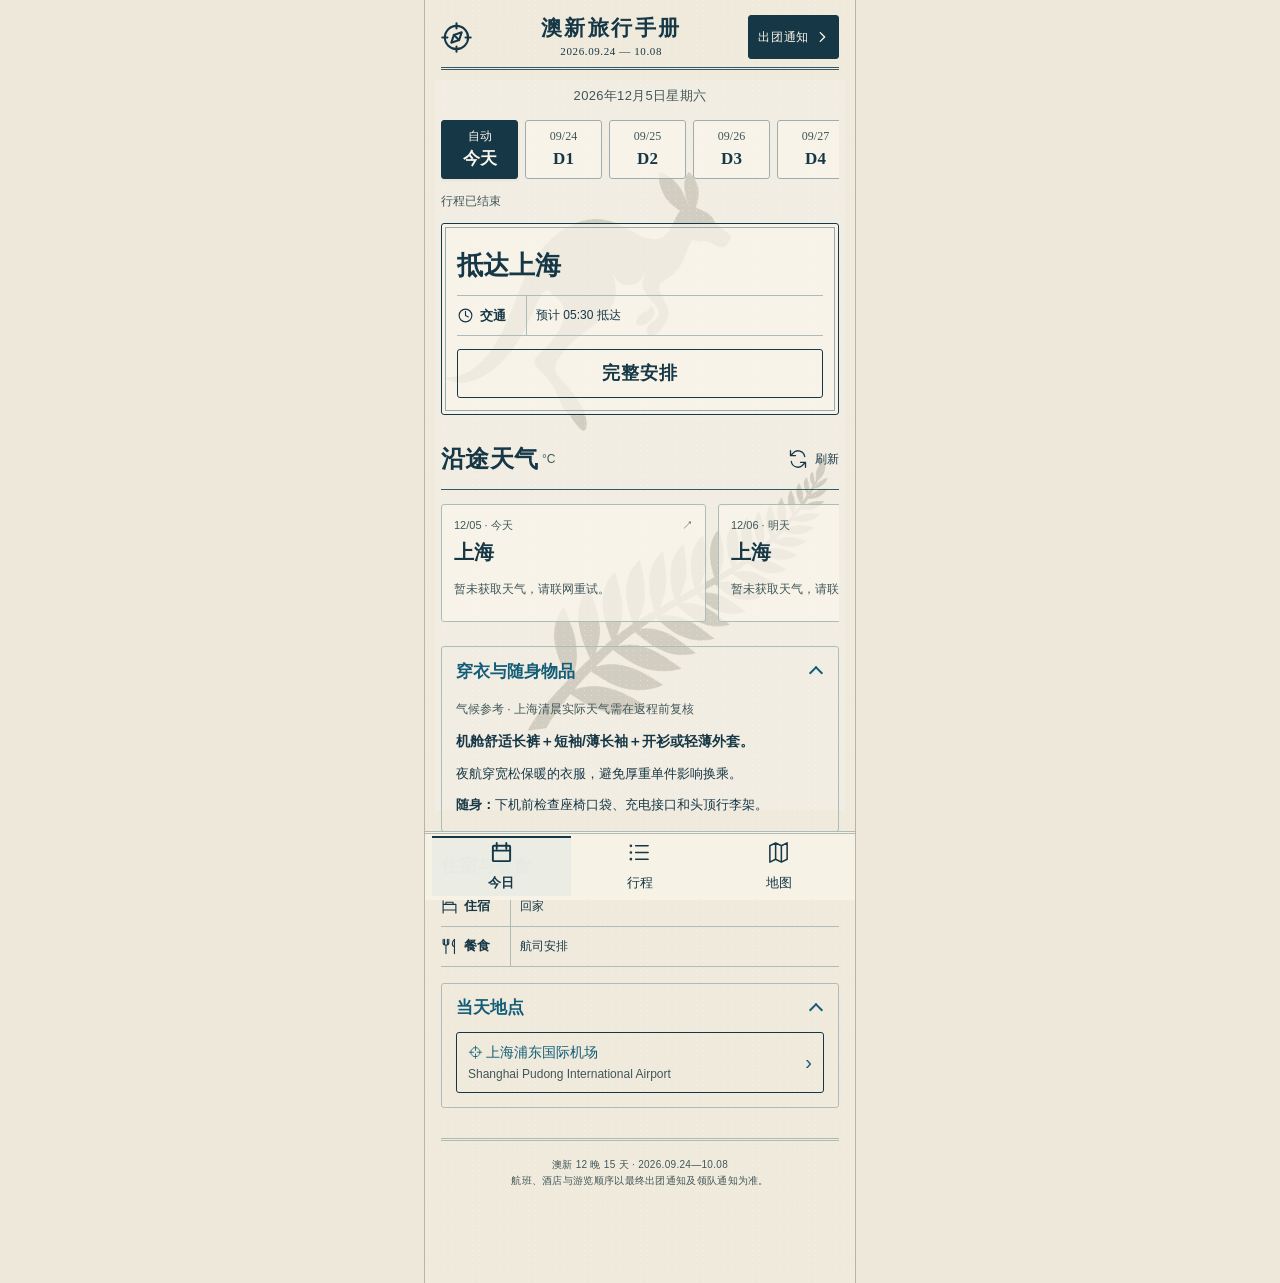
==== commit aeb2a421: "refactor(weather): 压低卡片并支持整卡查看详细天气" ====
--- a/index.html
+++ b/index.html
@@ -1,4 +1,4 @@
-<!doctype html><html lang="zh-CN"><head><meta charset="utf-8"><meta name="viewport" content="width=device-width,initial-scale=1,viewport-fit=cover"><meta name="theme-color" content="#082f4d"><link rel="icon" href="data:,"><title>澳新旅行手册</title><link rel="stylesheet" href="assets/handbook.css?v=97ab05322d35"><link rel="stylesheet" href="assets/logbook.css?v=136822d05211"><link rel="stylesheet" href="assets/route-map.css?v=8a7339ca135c"><script src="assets/background.js?v=6b45fdc5c581" defer></script></head><body class="logbook"><div class="app"><main class="paper"><header class="logbook-masthead"><svg class="icon" viewBox="0 0 24 24" fill="none" stroke="currentColor" stroke-width="1.6" stroke-linecap="round" stroke-linejoin="round" aria-hidden="true"><circle cx="12" cy="12" r="9"/><path d="M12 1v4m0 14v4M1 12h4m14 0h4M8 16l2-6 6-2-2 6-6 2Z"/><path d="m10 10 4 4"/></svg><div><strong>澳新旅行手册</strong><span>2026.09.24 — 10.08</span></div><a class="notice-link" href="documents.html"><span>出团通知</span><svg class="notice-arrow" viewBox="0 0 16 16" fill="none" stroke="currentColor" stroke-width="1.6" stroke-linecap="round" stroke-linejoin="round" aria-hidden="true"><path d="m6 3 5 5-5 5"/></svg></a></header><section class="view" id="today" aria-labelledby="todayHeading">
+<!doctype html><html lang="zh-CN"><head><meta charset="utf-8"><meta name="viewport" content="width=device-width,initial-scale=1,viewport-fit=cover"><meta name="theme-color" content="#082f4d"><link rel="icon" href="data:,"><title>澳新旅行手册</title><link rel="stylesheet" href="assets/handbook.css?v=97ab05322d35"><link rel="stylesheet" href="assets/logbook.css?v=03379180746a"><link rel="stylesheet" href="assets/route-map.css?v=8a7339ca135c"><script src="assets/background.js?v=6b45fdc5c581" defer></script></head><body class="logbook"><div class="app"><main class="paper"><header class="logbook-masthead"><svg class="icon" viewBox="0 0 24 24" fill="none" stroke="currentColor" stroke-width="1.6" stroke-linecap="round" stroke-linejoin="round" aria-hidden="true"><circle cx="12" cy="12" r="9"/><path d="M12 1v4m0 14v4M1 12h4m14 0h4M8 16l2-6 6-2-2 6-6 2Z"/><path d="m10 10 4 4"/></svg><div><strong>澳新旅行手册</strong><span>2026.09.24 — 10.08</span></div><a class="notice-link" href="documents.html"><span>出团通知</span><svg class="notice-arrow" viewBox="0 0 16 16" fill="none" stroke="currentColor" stroke-width="1.6" stroke-linecap="round" stroke-linejoin="round" aria-hidden="true"><path d="m6 3 5 5-5 5"/></svg></a></header><section class="view" id="today" aria-labelledby="todayHeading">
   <div class="page-heading today-date-heading"><h1 id="todayHeading"></h1></div>
   <div id="dateRail" class="date-rail" role="group" aria-label="选择行程日期"></div><p id="todayDateNote" class="today-date-note" hidden></p>
   <article class="card today-card"><h2 id="todayTitle"></h2><div class="today-facts" id="todayEssentials"></div><p class="today-warning" id="todayWarning" hidden></p><div class="today-actions"><button class="primary-btn" id="todayDetail">景点与游览安排</button></div></article>
@@ -23,4 +23,4 @@
 </section><footer class="footer">澳新 12 晚 15 天 · 2026.09.24—10.08<br>航班、酒店与游览顺序以最终出团通知及领队通知为准。</footer></main></div><nav class="mobile-nav" aria-label="手机页面导航"><a href="#today" data-nav><svg class="icon" viewBox="0 0 24 24" fill="none" stroke="currentColor" stroke-width="1.6" stroke-linecap="round" stroke-linejoin="round" aria-hidden="true"><rect x="3" y="5" width="18" height="16" rx="1"/><path d="M7 2v6m10-6v6M3 10h18"/></svg><span>今日</span></a><a href="#itinerary" data-nav><svg class="icon" viewBox="0 0 24 24" fill="none" stroke="currentColor" stroke-width="1.6" stroke-linecap="round" stroke-linejoin="round" aria-hidden="true"><path d="M8 5h13M8 12h13M8 19h13"/><circle cx="3" cy="5" r=".6"/><circle cx="3" cy="12" r=".6"/><circle cx="3" cy="19" r=".6"/></svg><span>行程</span></a><a href="#route-map" data-nav><svg class="icon" viewBox="0 0 24 24" fill="none" stroke="currentColor" stroke-width="1.6" stroke-linecap="round" stroke-linejoin="round" aria-hidden="true"><path d="m3 5 6-3 6 3 6-3v17l-6 3-6-3-6 3V5Zm6-3v17m6-14v17"/></svg><span>地图</span></a></nav><div class="fallback-backdrop" id="modalBackdrop" hidden></div><dialog class="action-sheet" id="actionSheet" aria-labelledby="sheetTitle"><div class="sheet-layout"><div id="sheetHandle" class="sheet-handle" aria-hidden="true"></div><header class="sheet-heading"><div class="sheet-place-title"><h2 id="sheetTitle"></h2><p id="sheetEnglish" lang="en" hidden></p></div><button class="outline-btn" id="closeSheet" aria-label="关闭操作面板">关闭 ×</button></header><div id="sheetContent" class="sheet-content"></div><p id="sheetStatus" class="sheet-status" role="status"></p></div></dialog><div id="touchToast" class="touch-toast" role="status" aria-live="polite"></div><script src="assets/handbook-content.js?v=95167f88a5cd" defer></script>
 <script src="assets/place-locations.js?v=473aa1af93e8" defer></script>
 <script src="assets/route-map.js?v=bfb56c5fb21d" defer></script>
-<script src="assets/handbook.js?v=56acae2e62c3" defer></script></body></html>
+<script src="assets/handbook.js?v=70d31537eae1" defer></script></body></html>
--- a/assets/logbook.css
+++ b/assets/logbook.css
@@ -24,7 +24,7 @@
 .logbook .today-card h2{font-size:27px;margin:7px 0 11px;line-height:1.35}.logbook .today-card>#todaySummary{font-size:14px;line-height:1.8;margin:0 0 13px}.logbook .today-facts{border-top:1px solid var(--line);padding:0;display:block;margin:12px 0 13px}.logbook .today-facts>div{display:grid;grid-template-columns:75px minmax(0,1fr);gap:0;border-bottom:1px solid var(--line);align-items:stretch;font-size:13px}.logbook .today-facts b{display:flex;align-items:center;gap:8px;color:var(--ink);padding:10px 8px 10px 0;border-right:1px solid var(--line);font:600 14px var(--log-serif);margin:0}.logbook .today-facts>div>span{padding:10px 0 10px 11px;line-height:1.6}.today-facts .icon{width:18px;height:18px;flex-basis:18px}
 .logbook .primary-btn,.logbook .outline-btn,.logbook .button,.logbook .primary{border-radius:3px;min-height:48px;box-shadow:none;font-weight:500}.logbook .primary-btn,.logbook .primary{background:transparent;border-color:var(--ink);color:var(--ink)}.logbook .primary-btn{font-family:var(--log-serif);font-size:18px;font-weight:600;letter-spacing:.06em}.logbook .outline-btn{border-color:#859a9e;background:transparent;color:var(--ink);gap:7px}.logbook .today-actions{gap:9px}.logbook .today-actions>.outline-btn{font-size:14px;font-family:var(--log-serif);font-weight:600}.logbook .today-actions>.primary-btn{min-height:48px}
 .logbook .next-event{border:0;margin:8px 0 0!important;padding:0;font-size:12px!important}.logbook .next-event>summary{display:flex;align-items:center;gap:8px;min-height:43px;cursor:pointer;list-style:none;color:var(--ink);font-size:12px}.logbook .next-event>summary::-webkit-details-marker{display:none}.next-event>summary .icon{width:16px;height:16px;flex-basis:16px}.next-event>summary .icon:last-child{margin-left:auto;width:13px;height:13px;flex-basis:13px}.next-event[open]>summary .icon:last-child{transform:rotate(90deg)}.next-event>p{font-size:12px;line-height:1.8;margin:0 0 8px;padding-left:24px;color:var(--muted)}
-.logbook .section-title{border-bottom:1px solid var(--green);padding-bottom:8px;margin-bottom:12px}.logbook .section-title h2{font-size:24px;letter-spacing:.02em}.logbook .section-title .outline-btn{border:0;min-height:44px;padding-right:0;font-size:12px}.logbook .weather-section{margin-top:22px}.logbook .weather-card{border:1px solid var(--line);background:transparent;border-radius:3px}.logbook .weather-card h3{font-size:21px}.logbook .weather-temp{font:600 27px/1.4 Georgia,serif}.logbook .weather-date{font-size:11px}.logbook .weather-current{font-size:14px}.logbook .weather-status{font-size:11px;line-height:1.65}.logbook .source-note{font-size:11px;line-height:1.7}.logbook .today-wear{border-radius:3px;background:transparent}.logbook .today-wear>summary{font-family:var(--log-serif);font-size:16px}
+.logbook .section-title{border-bottom:1px solid var(--green);padding-bottom:8px;margin-bottom:12px}.logbook .section-title h2{font-size:24px;letter-spacing:.02em}.logbook .section-title .outline-btn{border:0;min-height:44px;padding-right:0;font-size:12px}.logbook .weather-section{margin-top:22px}.logbook .weather-card{border:1px solid var(--line);background:transparent;border-radius:3px}.logbook .weather-card h3{font-size:21px}.logbook .weather-temp{font:600 27px/1.4 Georgia,serif}.logbook .weather-date{font-size:11px}.logbook .weather-current{min-height:20px;margin:3px 0 0;padding:0;border:0;font-size:12px;line-height:20px;color:var(--muted)}.logbook .weather-status{font-size:11px;line-height:1.65}.logbook .source-note{font-size:11px;line-height:1.7}.logbook .today-wear{border-radius:3px;background:transparent}.logbook .today-wear>summary{font-family:var(--log-serif);font-size:16px}
 .logbook .timeline{display:block;border-top:1px solid var(--line)}.logbook .day.card{border:0;border-bottom:1px solid var(--line);border-radius:0;background:transparent;overflow:visible}.logbook .day-head{position:relative;min-height:95px;padding:17px 0;background:transparent;gap:0}.logbook .day-index{position:relative;flex:0 0 62px;text-align:left;align-self:stretch;display:flex;flex-direction:column;justify-content:center;gap:3px;padding-left:9px}.logbook .day-index::after{content:'';position:absolute;top:-18px;bottom:-18px;right:0;width:1px;background:var(--line)}.logbook .day-index::before{content:'';position:absolute;z-index:1;width:7px;height:7px;border-radius:50%;background:var(--ink);right:-3px;top:50%;margin-top:-3px;outline:3px solid var(--paper)}.day-index b{font:700 22px/1.2 var(--log-serif)}.day-index small{font:12px/1.4 Georgia,serif}.logbook .day-copy{min-width:0;padding:0 13px 0 20px;flex:1}.logbook .day-title{font:700 18px/1.45 var(--log-serif)}.logbook .day-caption{display:block;font-size:12px;line-height:1.7;color:var(--muted);margin-top:5px}.logbook .day-head>.icon{width:17px;height:17px;flex-basis:17px;margin-right:4px}.logbook .day.current .day-index{color:var(--coral)}.logbook .day.current .day-index::before{background:var(--coral)}.logbook .day.current .day-title{color:var(--coral)}
 .logbook .hero{text-align:center}.logbook .hero h1{font-size:29px}.logbook .hero h1 em{font-size:.7em}.logbook .route-summary{justify-content:center}.logbook .meta{justify-content:center;font-size:12px}.logbook .map-head h3{font-size:20px}.logbook .map-panel,.logbook .sequence{border-radius:3px}.logbook .map-card{border-color:var(--green)}.logbook .map-panel svg{background:#dcebed}.logbook .line-key{font-size:11px}.logbook .compact-row,.logbook .hotel-row{line-height:1.7}.logbook .mini-title{font-family:var(--log-serif);font-size:19px}.logbook .mini-section{background:transparent;border-color:var(--green)}.logbook .mini-section.card{border-radius:3px}.logbook .document-inline{font-size:13px;border-bottom:1px dashed var(--line)}.logbook .flight-sources summary{font-size:12px}.logbook .flight-sources a{border-radius:3px}
 .logbook .tips{gap:0;grid-template-columns:1fr 1fr;border-top:1px solid var(--line)}.logbook .tip{border:0;border-bottom:1px solid var(--line);border-radius:0;background:transparent;padding:18px 10px}.logbook .tip-icon{display:none}.logbook .tip h3{font-size:20px;margin:0 0 9px}.logbook .tip p{font-size:14px;line-height:1.8}.logbook .document-entry{border-radius:3px;border:1px solid var(--green);outline:1px solid var(--line);outline-offset:-5px;background:transparent;margin-top:18px}.logbook .document-entry-icon>.icon{width:29px;height:29px}.logbook .document-entry strong{font-family:var(--log-serif);font-size:19px}.logbook .document-entry small{font-size:12px}.logbook .footer{text-align:center;border-top:3px double var(--line);font-size:10px;letter-spacing:.03em}
@@ -70,7 +70,6 @@
 .logbook .link-arrow{flex-shrink:0;font:600 .85em/1 Arial,sans-serif;text-decoration:none}
 .logbook .city-link{max-width:100%;display:inline-flex;align-items:center;gap:5px;min-height:44px;color:var(--link-ink);text-decoration:none;border-radius:2px}
 .logbook .city-link>span:first-child{min-width:0;overflow-wrap:anywhere;text-decoration:underline;text-decoration-thickness:1.5px;text-underline-offset:4px}
-.logbook .weather-detail-link{color:var(--link-ink);text-decoration:underline;text-underline-offset:3px}
 .logbook .notice-link{gap:6px;min-height:44px;padding:7px 9px;border:1px solid var(--navy);border-radius:3px;background:var(--navy);color:var(--paper2);font-weight:600}
 .logbook .notice-link>span{font-size:inherit;line-height:1.2;margin:0}.logbook .notice-arrow{display:block;flex:0 0 14px;width:14px;height:14px;margin:0}
 .logbook .place-button{border:1px solid var(--link-line);background:transparent;color:var(--link-ink)}
@@ -81,7 +80,7 @@
 .logbook .attraction>summary::after{content:'';color:inherit;width:8px;height:8px;flex:0 0 8px;margin:0 3px 4px auto;border-right:2px solid currentColor;border-bottom:2px solid currentColor;transform:rotate(45deg)}
 .logbook .attraction[open]>summary{border-bottom:1px solid var(--link-line);margin-bottom:14px}
 .logbook .attraction[open]>summary::after{content:'';transform:rotate(225deg);margin-bottom:-4px}
-.logbook .flight-link:active,.logbook .wiki-link:active,.logbook .city-link:active,.logbook .notice-link:active,.logbook .place-button:active,.logbook .route-stop:active,.logbook .attraction>summary:active,.logbook .weather-detail-link:active,.logbook .day-head:active{background-color:var(--link-active)}
+.logbook .flight-link:active,.logbook .wiki-link:active,.logbook .city-link:active,.logbook .notice-link:active,.logbook .place-button:active,.logbook .route-stop:active,.logbook .attraction>summary:active,.logbook .day-head:active{background-color:var(--link-active)}
 .logbook .place-button:active{filter:none;background:transparent;border-color:var(--green)}
 .logbook .notice-link:active{background:var(--green);border-color:var(--green);color:var(--paper2)}
 .logbook .today-actions{display:block}
@@ -115,3 +114,7 @@
 .logbook .attraction-label{display:block;min-width:0;user-select:text;-webkit-user-select:text}.logbook .attraction-label>span{display:block}.logbook .attraction-label small{display:block;margin-top:4px;color:var(--muted);font:400 12px/1.5 -apple-system,BlinkMacSystemFont,"Segoe UI",sans-serif;overflow-wrap:anywhere}.logbook .attraction .deep-guide{user-select:text;-webkit-user-select:text}.logbook .guide-line p{margin:5px 0 9px}.logbook .place-card-map{margin:16px 0}.logbook .place-card-map .place-map{height:280px}.logbook .map-reference{font-size:12px;color:var(--muted);margin:6px 0}.logbook .sheet-place-title{min-width:0;user-select:text;-webkit-user-select:text}.logbook .sheet-place-title p{margin:4px 0 0;font-size:13px;color:var(--muted);line-height:1.5;overflow-wrap:anywhere}.logbook .sheet-heading>button{flex-shrink:0}.logbook .place-card-content{padding-top:12px;user-select:text;-webkit-user-select:text}
 
 .logbook .mobile-nav a{touch-action:manipulation;user-select:none;-webkit-user-select:none}.logbook .mobile-nav a>*{pointer-events:none}
+
+.logbook .weather-condition{display:inline-flex;align-items:center;gap:5px;vertical-align:middle;white-space:nowrap}.logbook .weather-icon{display:block;width:20px;height:20px;flex:0 0 20px;color:var(--navy)}
+
+.logbook .weather-card{padding:12px;color:var(--ink);text-decoration:none;cursor:pointer}.logbook .weather-card h3{font-size:20px;line-height:1.35;margin:4px 0}.logbook .weather-card .weather-date{display:flex;justify-content:space-between;gap:8px}.logbook .weather-card .weather-temp{margin:5px 0;font-size:25px}.logbook .weather-forecast{display:flex;align-items:center;justify-content:space-between;gap:8px;flex-wrap:wrap}.logbook .weather-card:active{border-color:var(--navy)}
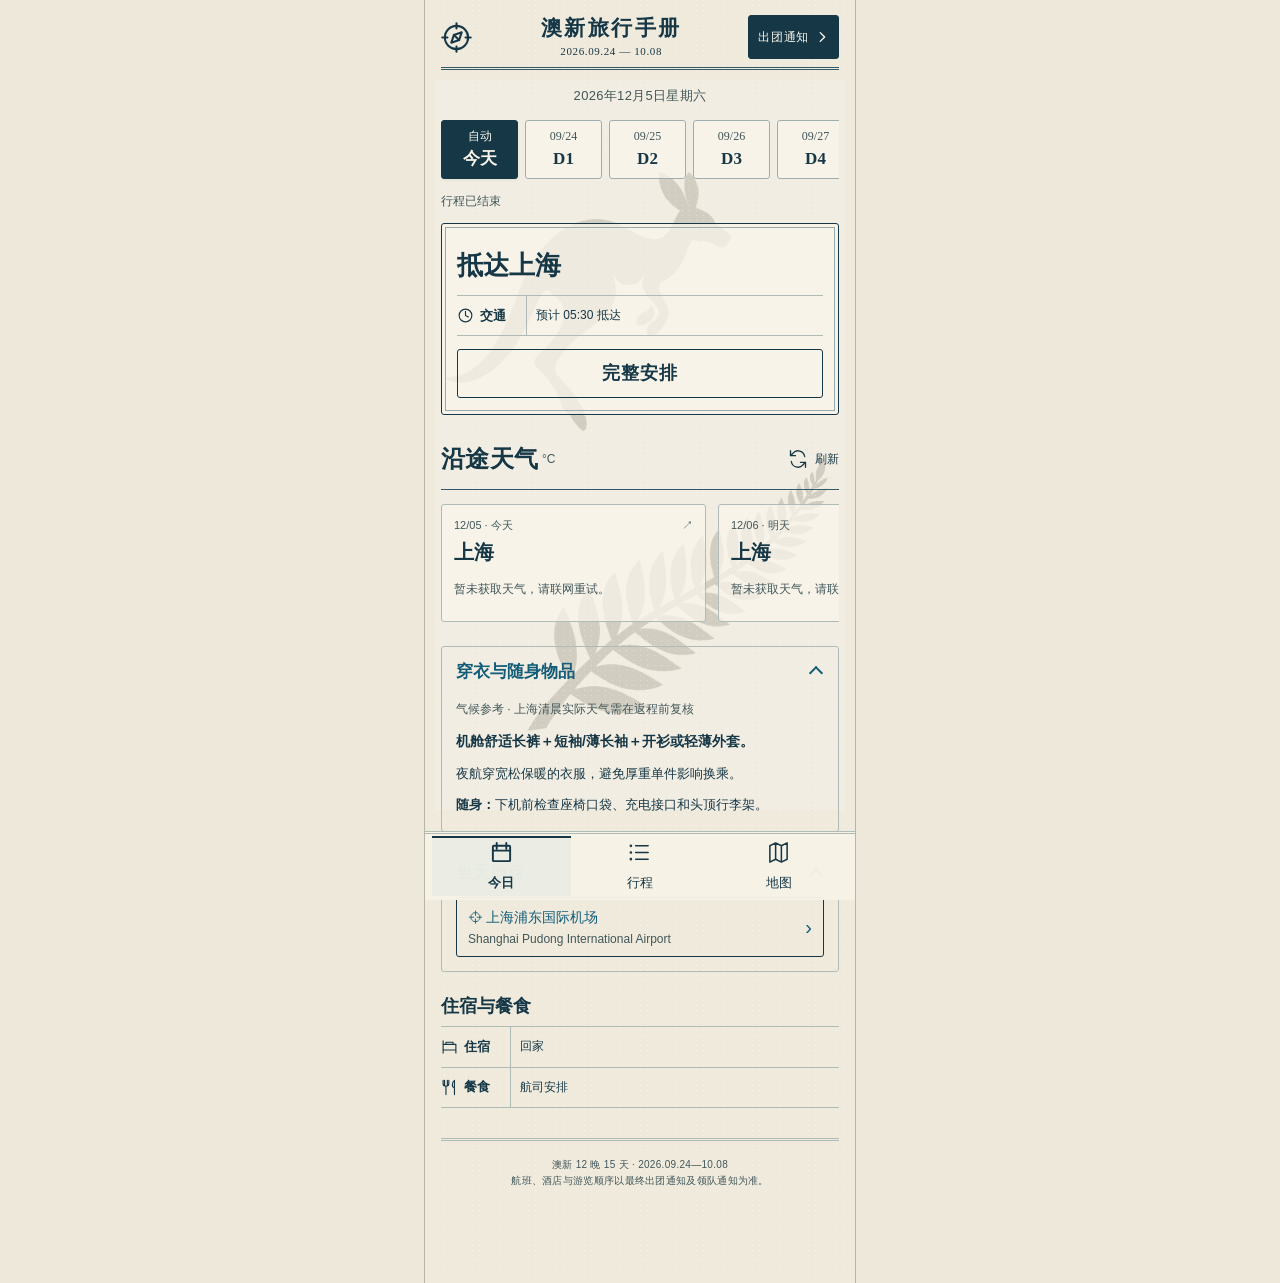
==== commit c7968b0b: "refactor(today): 将当天地点移至住宿餐食上方" ====
--- a/index.html
+++ b/index.html
@@ -4,8 +4,8 @@
   <article class="card today-card"><h2 id="todayTitle"></h2><div class="today-facts" id="todayEssentials"></div><p class="today-warning" id="todayWarning" hidden></p><div class="today-actions"><button class="primary-btn" id="todayDetail">景点与游览安排</button></div></article>
   <section class="weather-section" aria-labelledby="weatherHeading"><div class="section-title"><div class="weather-heading"><h2 id="weatherHeading">沿途天气</h2><span class="weather-unit" title="天气数据：Open-Meteo · CC BY 4.0">°C</span></div><button class="outline-btn" id="refreshWeather"><svg class="icon" viewBox="0 0 24 24" fill="none" stroke="currentColor" stroke-width="1.6" stroke-linecap="round" stroke-linejoin="round" aria-hidden="true"><path d="M20 9a8 8 0 0 0-14-4L3 8m0-6v6h6M4 15a8 8 0 0 0 14 4l3-3m0 6v-6h-6"/></svg>刷新</button></div><div id="weatherGrid" class="weather-grid" aria-live="polite"></div></section>
   <details class="card today-wear" open><summary>穿衣与随身物品</summary><div id="todayWear"></div></details>
+  <details id="todayPlacesList" class="card today-places" open><summary>当天地点</summary><div id="todayPlacesContent"></div></details>
   <section class="today-stay" aria-labelledby="stayHeading"><h2 id="stayHeading">住宿与餐食</h2><div class="today-facts" id="todayFacts"></div></section>
-  <details id="todayPlacesList" class="card today-places" open><summary>当天地点</summary><div id="todayPlacesContent"></div></details>
 </section>
 <section id="itinerary" class="view" hidden><div id="timeline" class="timeline"></div></section><section class="view" hidden id="route-map" aria-label="路线图">
   <div class="route-map-toolbar" role="group" aria-label="地图视图">
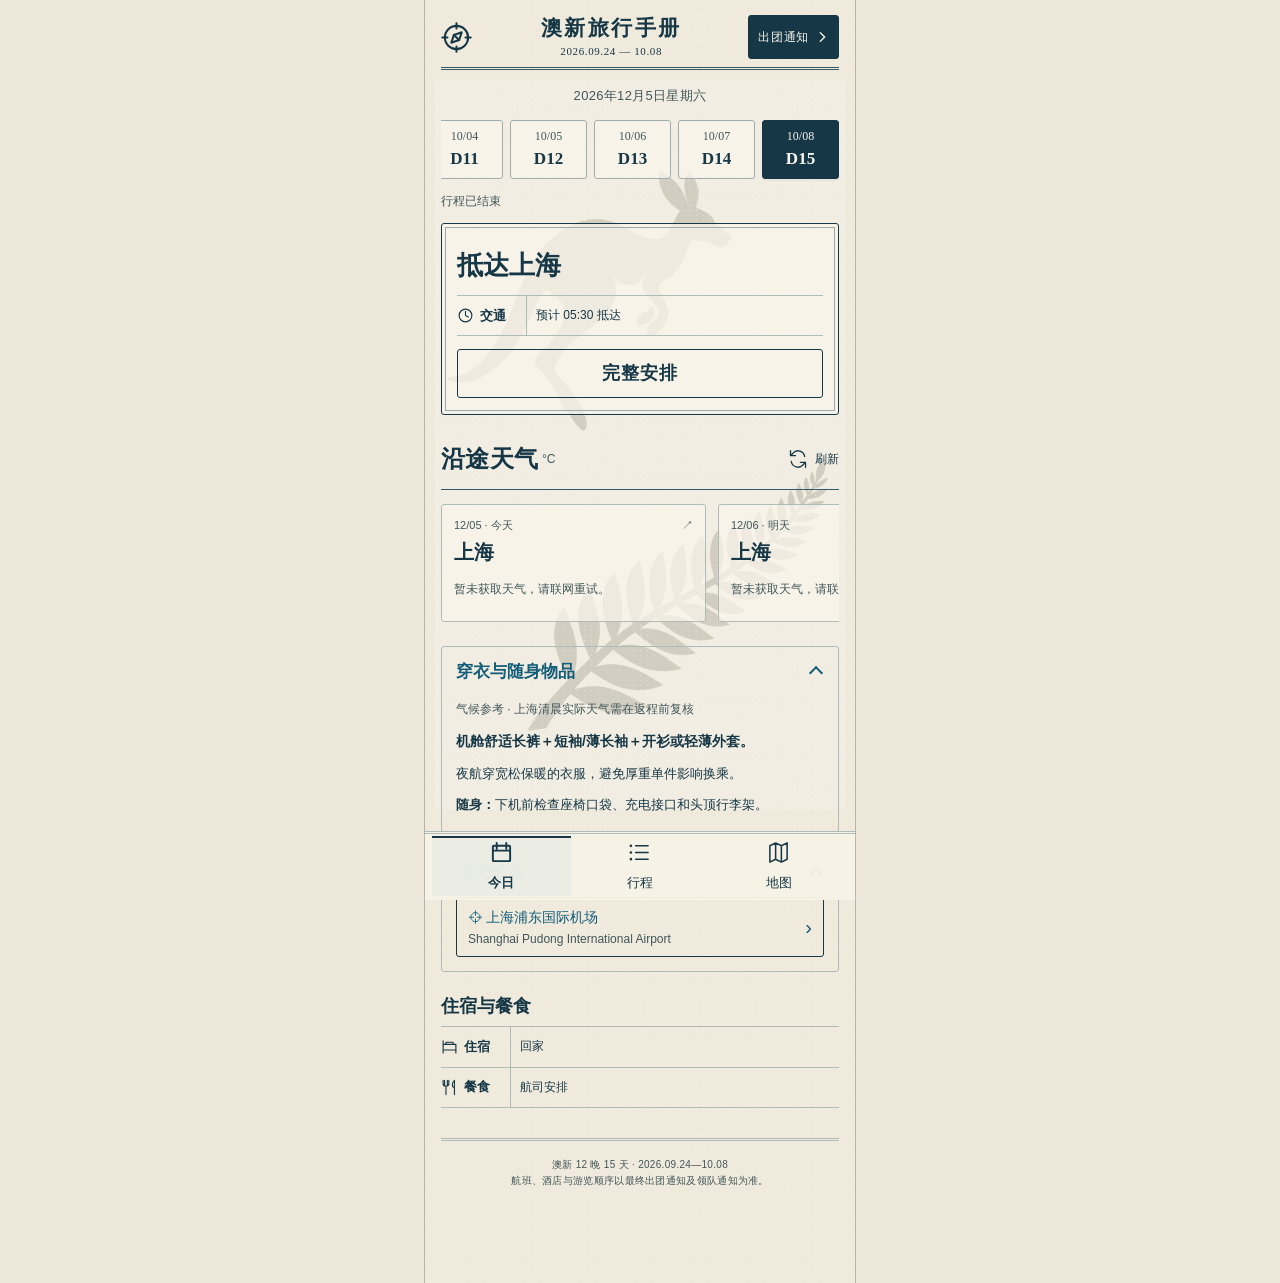
==== commit c90296c1: "fix(today): 自动定位当天日期并移除重复标签" ====
--- a/index.html
+++ b/index.html
@@ -23,4 +23,4 @@
 </section><footer class="footer">澳新 12 晚 15 天 · 2026.09.24—10.08<br>航班、酒店与游览顺序以最终出团通知及领队通知为准。</footer></main></div><nav class="mobile-nav" aria-label="手机页面导航"><a href="#today" data-nav><svg class="icon" viewBox="0 0 24 24" fill="none" stroke="currentColor" stroke-width="1.6" stroke-linecap="round" stroke-linejoin="round" aria-hidden="true"><rect x="3" y="5" width="18" height="16" rx="1"/><path d="M7 2v6m10-6v6M3 10h18"/></svg><span>今日</span></a><a href="#itinerary" data-nav><svg class="icon" viewBox="0 0 24 24" fill="none" stroke="currentColor" stroke-width="1.6" stroke-linecap="round" stroke-linejoin="round" aria-hidden="true"><path d="M8 5h13M8 12h13M8 19h13"/><circle cx="3" cy="5" r=".6"/><circle cx="3" cy="12" r=".6"/><circle cx="3" cy="19" r=".6"/></svg><span>行程</span></a><a href="#route-map" data-nav><svg class="icon" viewBox="0 0 24 24" fill="none" stroke="currentColor" stroke-width="1.6" stroke-linecap="round" stroke-linejoin="round" aria-hidden="true"><path d="m3 5 6-3 6 3 6-3v17l-6 3-6-3-6 3V5Zm6-3v17m6-14v17"/></svg><span>地图</span></a></nav><div class="fallback-backdrop" id="modalBackdrop" hidden></div><dialog class="action-sheet" id="actionSheet" aria-labelledby="sheetTitle"><div class="sheet-layout"><div id="sheetHandle" class="sheet-handle" aria-hidden="true"></div><header class="sheet-heading"><div class="sheet-place-title"><h2 id="sheetTitle"></h2><p id="sheetEnglish" lang="en" hidden></p></div><button class="outline-btn" id="closeSheet" aria-label="关闭操作面板">关闭 ×</button></header><div id="sheetContent" class="sheet-content"></div><p id="sheetStatus" class="sheet-status" role="status"></p></div></dialog><div id="touchToast" class="touch-toast" role="status" aria-live="polite"></div><script src="assets/handbook-content.js?v=95167f88a5cd" defer></script>
 <script src="assets/place-locations.js?v=473aa1af93e8" defer></script>
 <script src="assets/route-map.js?v=bfb56c5fb21d" defer></script>
-<script src="assets/handbook.js?v=70d31537eae1" defer></script></body></html>
+<script src="assets/handbook.js?v=552d398ccac7" defer></script></body></html>
